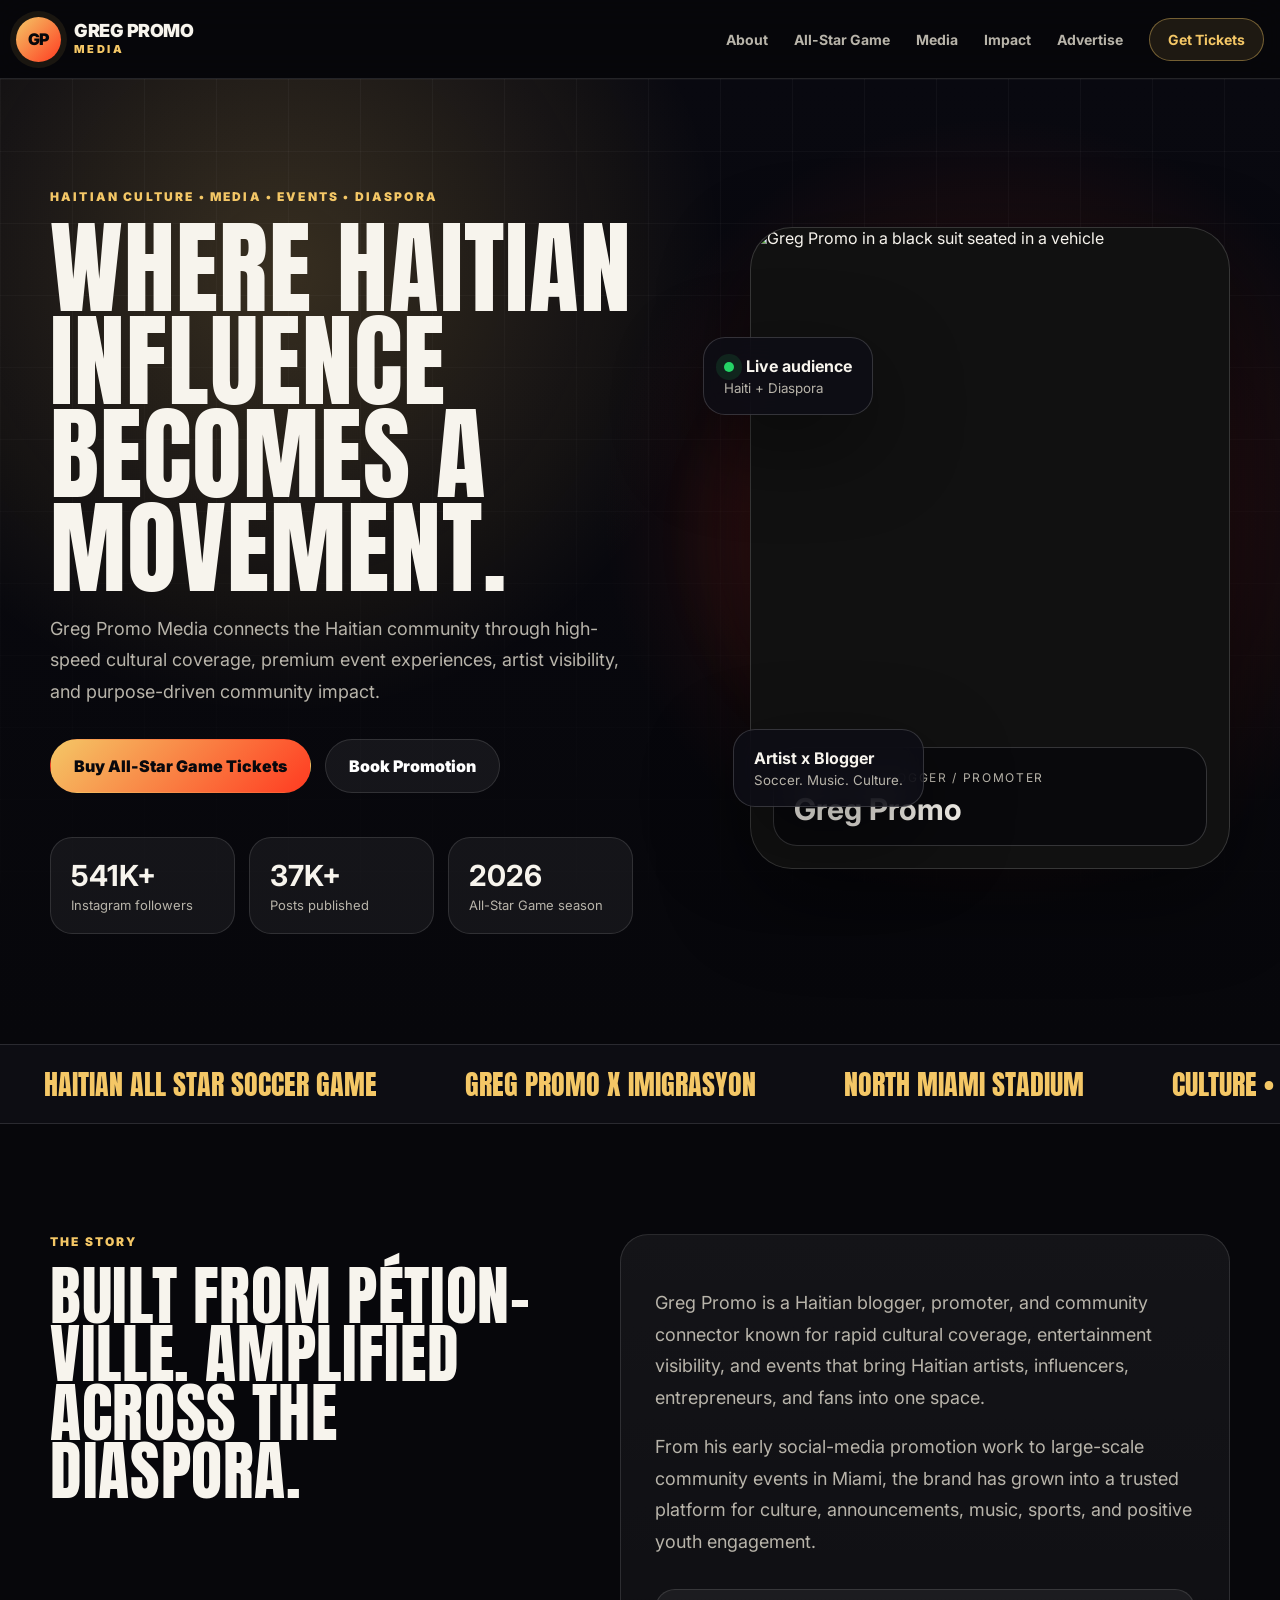
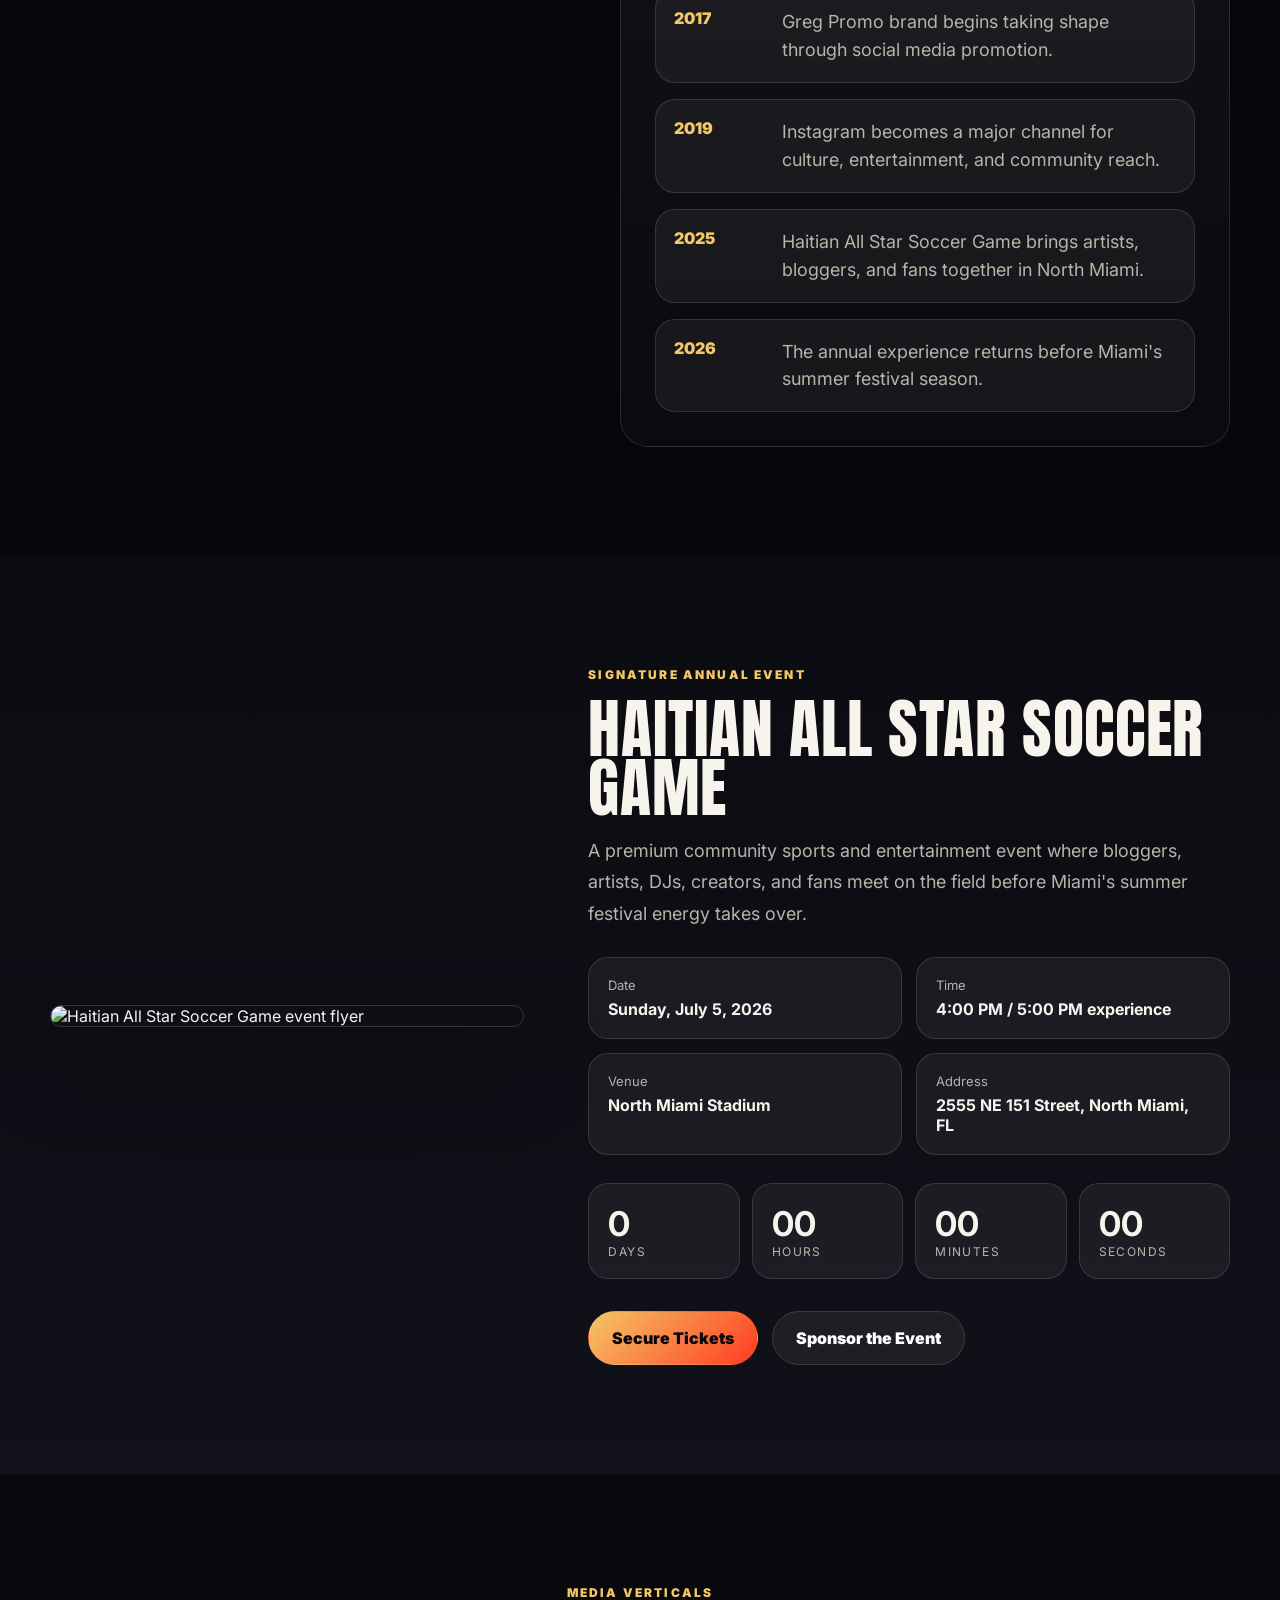
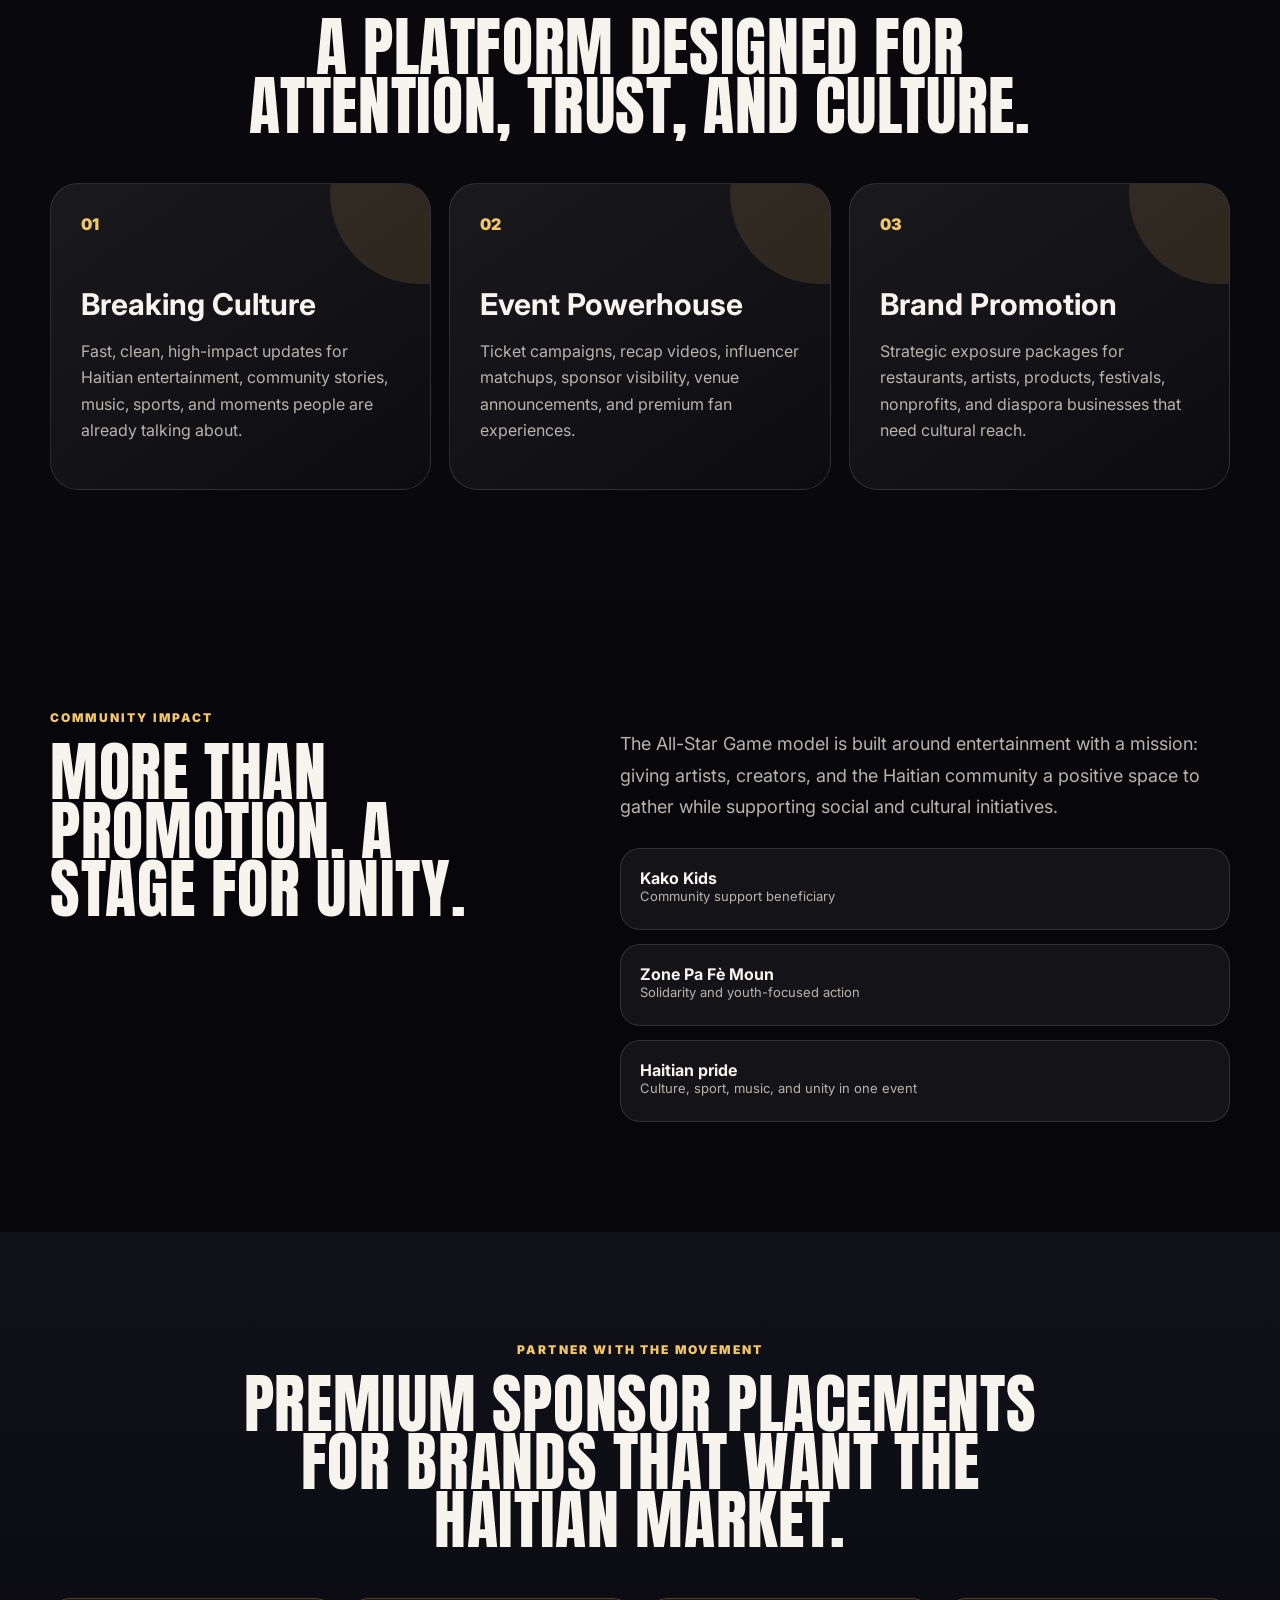
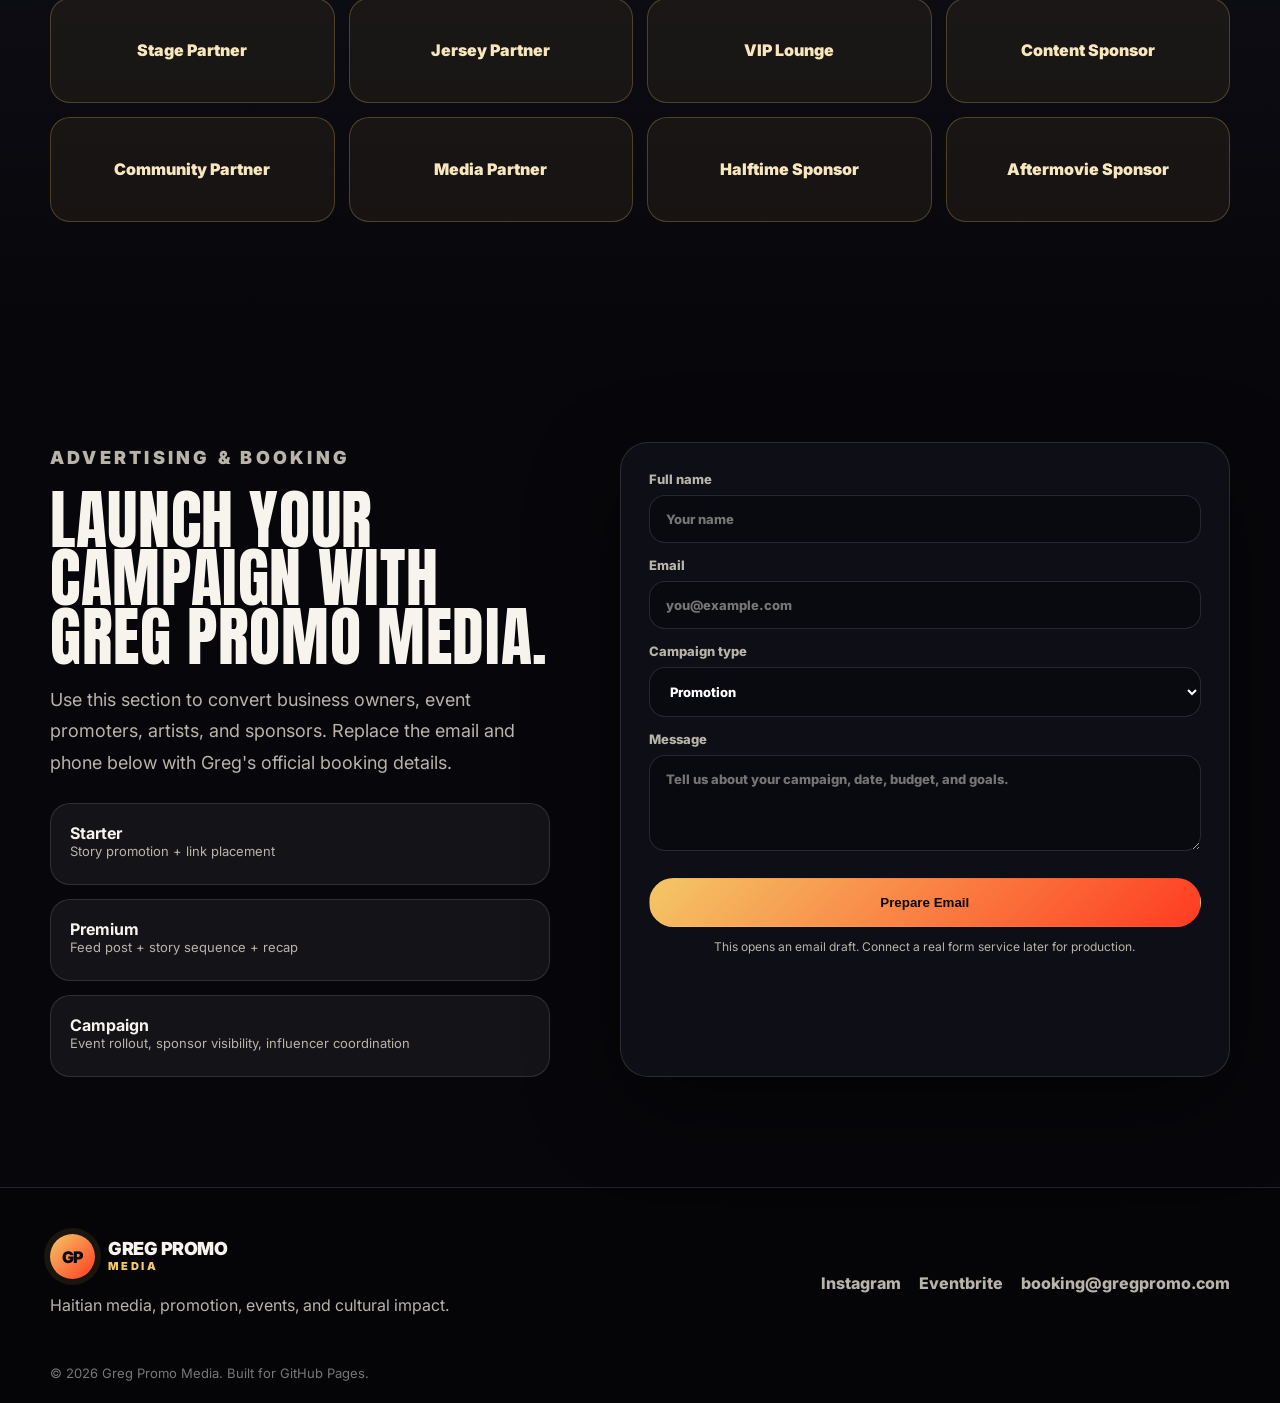
==== index.html @ 5e4deaf0 "Add files via upload" ====
<!doctype html>
<html lang="en">
<head>
  <meta charset="utf-8" />
  <meta name="viewport" content="width=device-width, initial-scale=1" />
  <title>Greg Promo Media | Haitian All Star Soccer Game</title>
  <meta name="description" content="Greg Promo Media is a Haitian media, events, and community platform connecting culture, artists, influencers, brands, and the diaspora." />
  <meta name="theme-color" content="#0b0b10" />
  <meta property="og:title" content="Greg Promo Media" />
  <meta property="og:description" content="Premium media and event platform for Greg Promo, Haitian All Star Soccer Game, culture, promotion, and community impact." />
  <meta property="og:image" content="assets/haitian-all-star-2026.jpeg" />
  <link rel="preconnect" href="https://fonts.googleapis.com">
  <link rel="preconnect" href="https://fonts.gstatic.com" crossorigin>
  <link href="https://fonts.googleapis.com/css2?family=Anton&family=Inter:wght@400;500;600;700;800;900&display=swap" rel="stylesheet">
  <link rel="stylesheet" href="styles.css" />
</head>
<body>
  <div class="cursor-glow" aria-hidden="true"></div>
  <header class="site-header" id="top">
    <nav class="nav" aria-label="Main navigation">
      <a class="brand" href="#top" aria-label="Greg Promo Media homepage">
        <span class="brand-mark">GP</span>
        <span class="brand-text">Greg Promo<span>Media</span></span>
      </a>
      <button class="nav-toggle" aria-expanded="false" aria-controls="nav-menu">Menu</button>
      <div class="nav-menu" id="nav-menu">
        <a href="#about">About</a>
        <a href="#allstar">All-Star Game</a>
        <a href="#media">Media</a>
        <a href="#impact">Impact</a>
        <a href="#advertise">Advertise</a>
        <a class="nav-cta" href="https://www.eventbrite.com/e/all-star-game-2026-tickets-1988715682140?utm_source=ig&utm_medium=social&utm_content=link_in_bio" target="_blank" rel="noopener">Get Tickets</a>
      </div>
    </nav>
  </header>

  <main>
    <section class="hero section-pad">
      <div class="hero-bg" aria-hidden="true"></div>
      <div class="container hero-grid">
        <div class="hero-copy reveal">
          <p class="eyebrow">Haitian culture • media • events • diaspora</p>
          <h1>Where Haitian influence becomes a movement.</h1>
          <p class="hero-lede">Greg Promo Media connects the Haitian community through high-speed cultural coverage, premium event experiences, artist visibility, and purpose-driven community impact.</p>
          <div class="hero-actions">
            <a class="btn btn-primary" href="https://www.eventbrite.com/e/all-star-game-2026-tickets-1988715682140?utm_source=ig&utm_medium=social&utm_content=link_in_bio" target="_blank" rel="noopener">Buy All-Star Game Tickets</a>
            <a class="btn btn-secondary" href="#advertise">Book Promotion</a>
          </div>
          <div class="metric-row" aria-label="Brand metrics">
            <div><strong>541K+</strong><span>Instagram followers</span></div>
            <div><strong>37K+</strong><span>Posts published</span></div>
            <div><strong>2026</strong><span>All-Star Game season</span></div>
          </div>
        </div>
        <div class="hero-visual reveal delay-1">
          <div class="portrait-card">
            <img src="assets/greg-profile.jpeg" alt="Greg Promo in a black suit seated in a vehicle" />
            <div class="portrait-caption">
              <span>Founder / Blogger / Promoter</span>
              <strong>Greg Promo</strong>
            </div>
          </div>
          <div class="floating-card card-top">
            <span class="dot"></span>
            <strong>Live audience</strong>
            <small>Haiti + Diaspora</small>
          </div>
          <div class="floating-card card-bottom">
            <strong>Artist x Blogger</strong>
            <small>Soccer. Music. Culture.</small>
          </div>
        </div>
      </div>
    </section>

    <section class="ticker" aria-label="Highlights">
      <div class="ticker-track">
        <span>Haitian All Star Soccer Game</span><span>Greg Promo x Imigrasyon</span><span>North Miami Stadium</span><span>Culture • Sport • Unity</span><span>Artists vs Bloggers</span><span>Live Performances</span>
      </div>
    </section>

    <section class="section-pad" id="about">
      <div class="container split-grid">
        <div class="section-heading reveal">
          <p class="eyebrow">The story</p>
          <h2>Built from Pétion-Ville. Amplified across the diaspora.</h2>
        </div>
        <div class="rich-text reveal delay-1">
          <p>Greg Promo is a Haitian blogger, promoter, and community connector known for rapid cultural coverage, entertainment visibility, and events that bring Haitian artists, influencers, entrepreneurs, and fans into one space.</p>
          <p>From his early social-media promotion work to large-scale community events in Miami, the brand has grown into a trusted platform for culture, announcements, music, sports, and positive youth engagement.</p>
          <div class="timeline">
            <div><span>2017</span><p>Greg Promo brand begins taking shape through social media promotion.</p></div>
            <div><span>2019</span><p>Instagram becomes a major channel for culture, entertainment, and community reach.</p></div>
            <div><span>2025</span><p>Haitian All Star Soccer Game brings artists, bloggers, and fans together in North Miami.</p></div>
            <div><span>2026</span><p>The annual experience returns before Miami's summer festival season.</p></div>
          </div>
        </div>
      </div>
    </section>

    <section class="event-section section-pad" id="allstar">
      <div class="container event-grid">
        <div class="poster-wrap reveal">
          <img src="assets/haitian-all-star-2026.jpeg" alt="Haitian All Star Soccer Game event flyer" />
        </div>
        <div class="event-copy reveal delay-1">
          <p class="eyebrow">Signature annual event</p>
          <h2>Haitian All Star Soccer Game</h2>
          <p class="event-lede">A premium community sports and entertainment event where bloggers, artists, DJs, creators, and fans meet on the field before Miami's summer festival energy takes over.</p>
          <div class="event-meta">
            <div><span>Date</span><strong>Sunday, July 5, 2026</strong></div>
            <div><span>Time</span><strong>4:00 PM / 5:00 PM experience</strong></div>
            <div><span>Venue</span><strong>North Miami Stadium</strong></div>
            <div><span>Address</span><strong>2555 NE 151 Street, North Miami, FL</strong></div>
          </div>
          <div class="countdown" data-countdown="2026-07-05T16:00:00-04:00" aria-label="Countdown to event">
            <div><strong data-days>--</strong><span>Days</span></div>
            <div><strong data-hours>--</strong><span>Hours</span></div>
            <div><strong data-minutes>--</strong><span>Minutes</span></div>
            <div><strong data-seconds>--</strong><span>Seconds</span></div>
          </div>
          <div class="hero-actions">
            <a class="btn btn-primary" href="https://www.eventbrite.com/e/all-star-game-2026-tickets-1988715682140?utm_source=ig&utm_medium=social&utm_content=link_in_bio" target="_blank" rel="noopener">Secure Tickets</a>
            <a class="btn btn-secondary" href="#sponsors">Sponsor the Event</a>
          </div>
        </div>
      </div>
    </section>

    <section class="section-pad dark-panel" id="media">
      <div class="container">
        <div class="section-heading centered reveal">
          <p class="eyebrow">Media verticals</p>
          <h2>A platform designed for attention, trust, and culture.</h2>
        </div>
        <div class="cards-grid">
          <article class="feature-card reveal"><span>01</span><h3>Breaking Culture</h3><p>Fast, clean, high-impact updates for Haitian entertainment, community stories, music, sports, and moments people are already talking about.</p></article>
          <article class="feature-card reveal delay-1"><span>02</span><h3>Event Powerhouse</h3><p>Ticket campaigns, recap videos, influencer matchups, sponsor visibility, venue announcements, and premium fan experiences.</p></article>
          <article class="feature-card reveal delay-2"><span>03</span><h3>Brand Promotion</h3><p>Strategic exposure packages for restaurants, artists, products, festivals, nonprofits, and diaspora businesses that need cultural reach.</p></article>
        </div>
      </div>
    </section>

    <section class="section-pad" id="impact">
      <div class="container impact-grid">
        <div class="section-heading reveal">
          <p class="eyebrow">Community impact</p>
          <h2>More than promotion. A stage for unity.</h2>
        </div>
        <div class="impact-copy reveal delay-1">
          <p>The All-Star Game model is built around entertainment with a mission: giving artists, creators, and the Haitian community a positive space to gather while supporting social and cultural initiatives.</p>
          <div class="impact-list">
            <div><strong>Kako Kids</strong><span>Community support beneficiary</span></div>
            <div><strong>Zone Pa Fè Moun</strong><span>Solidarity and youth-focused action</span></div>
            <div><strong>Haitian pride</strong><span>Culture, sport, music, and unity in one event</span></div>
          </div>
        </div>
      </div>
    </section>

    <section class="section-pad sponsor-section" id="sponsors">
      <div class="container">
        <div class="section-heading centered reveal">
          <p class="eyebrow">Partner with the movement</p>
          <h2>Premium sponsor placements for brands that want the Haitian market.</h2>
        </div>
        <div class="sponsor-grid reveal delay-1">
          <span>Stage Partner</span><span>Jersey Partner</span><span>VIP Lounge</span><span>Content Sponsor</span><span>Community Partner</span><span>Media Partner</span><span>Halftime Sponsor</span><span>Aftermovie Sponsor</span>
        </div>
      </div>
    </section>

    <section class="section-pad" id="advertise">
      <div class="container booking-grid">
        <div class="booking-copy reveal">
          <p class="eyebrow">Advertising & booking</p>
          <h2>Launch your campaign with Greg Promo Media.</h2>
          <p>Use this section to convert business owners, event promoters, artists, and sponsors. Replace the email and phone below with Greg's official booking details.</p>
          <div class="packages">
            <div><strong>Starter</strong><span>Story promotion + link placement</span></div>
            <div><strong>Premium</strong><span>Feed post + story sequence + recap</span></div>
            <div><strong>Campaign</strong><span>Event rollout, sponsor visibility, influencer coordination</span></div>
          </div>
        </div>
        <form class="contact-card reveal delay-1" id="booking-form">
          <label>Full name<input type="text" name="name" placeholder="Your name" required></label>
          <label>Email<input type="email" name="email" placeholder="you@example.com" required></label>
          <label>Campaign type<select name="type"><option>Promotion</option><option>Event sponsorship</option><option>Artist booking</option><option>Media inquiry</option></select></label>
          <label>Message<textarea name="message" rows="4" placeholder="Tell us about your campaign, date, budget, and goals." required></textarea></label>
          <button class="btn btn-primary" type="submit">Prepare Email</button>
          <p class="form-note">This opens an email draft. Connect a real form service later for production.</p>
        </form>
      </div>
    </section>
  </main>

  <footer class="footer">
    <div class="container footer-grid">
      <div>
        <a class="brand footer-brand" href="#top"><span class="brand-mark">GP</span><span class="brand-text">Greg Promo<span>Media</span></span></a>
        <p>Haitian media, promotion, events, and cultural impact.</p>
      </div>
      <div class="footer-links">
        <a href="https://www.instagram.com/gregpromo/" target="_blank" rel="noopener">Instagram</a>
        <a href="https://www.eventbrite.com/e/all-star-game-2026-tickets-1988715682140?utm_source=ig&utm_medium=social&utm_content=link_in_bio" target="_blank" rel="noopener">Eventbrite</a>
        <a href="mailto:booking@gregpromo.com">booking@gregpromo.com</a>
      </div>
    </div>
    <div class="container footer-bottom">© <span id="year"></span> Greg Promo Media. Built for GitHub Pages.</div>
  </footer>

  <script src="script.js"></script>
</body>
</html>
---- styles.css ----
:root{
  --bg:#07070b;--panel:#0e0e16;--panel2:#151520;--text:#f7f4ed;--muted:#b8b4aa;--gold:#f4c766;--red:#ff3b21;--line:rgba(255,255,255,.12);--white:#fff;--shadow:0 30px 90px rgba(0,0,0,.45);--radius:28px;--max:1180px
}
*{box-sizing:border-box}html{scroll-behavior:smooth}body{margin:0;font-family:Inter,system-ui,-apple-system,Segoe UI,sans-serif;background:var(--bg);color:var(--text);overflow-x:hidden}a{color:inherit;text-decoration:none}img{max-width:100%;display:block}.container{width:min(var(--max),calc(100% - 36px));margin-inline:auto}.section-pad{padding:110px 0}.cursor-glow{position:fixed;inset:auto auto 10% 50%;width:540px;height:540px;background:radial-gradient(circle,rgba(255,59,33,.20),transparent 64%);filter:blur(10px);pointer-events:none;z-index:-1}.site-header{position:sticky;top:0;z-index:50;background:rgba(7,7,11,.72);backdrop-filter:blur(18px);border-bottom:1px solid var(--line)}.nav{height:78px;width:min(1280px,calc(100% - 32px));margin:auto;display:flex;align-items:center;justify-content:space-between}.brand{display:flex;align-items:center;gap:13px;font-weight:900;letter-spacing:-.03em}.brand-mark{display:grid;place-items:center;width:45px;height:45px;border-radius:50%;background:linear-gradient(135deg,var(--gold),var(--red));color:#07070b;box-shadow:0 0 0 6px rgba(244,199,102,.08)}.brand-text{line-height:.9;font-size:18px;text-transform:uppercase}.brand-text span{display:block;color:var(--gold);font-size:11px;letter-spacing:.22em;margin-top:5px}.nav-menu{display:flex;align-items:center;gap:26px;color:var(--muted);font-weight:700;font-size:14px}.nav-menu a:hover{color:var(--white)}.nav-cta{padding:12px 18px;border:1px solid rgba(244,199,102,.4);border-radius:999px;background:rgba(244,199,102,.1);color:var(--gold)!important}.nav-toggle{display:none;background:transparent;color:var(--white);border:1px solid var(--line);border-radius:999px;padding:10px 14px}.hero{position:relative;min-height:calc(100vh - 78px);display:grid;align-items:center;overflow:hidden}.hero-bg{position:absolute;inset:0;background:radial-gradient(circle at 22% 20%,rgba(244,199,102,.20),transparent 35%),radial-gradient(circle at 78% 45%,rgba(255,59,33,.22),transparent 35%),linear-gradient(180deg,#090910 0%,#07070b 100%);z-index:-2}.hero-bg:after{content:"";position:absolute;inset:0;background-image:linear-gradient(rgba(255,255,255,.035) 1px,transparent 1px),linear-gradient(90deg,rgba(255,255,255,.035) 1px,transparent 1px);background-size:72px 72px;mask-image:linear-gradient(to bottom,#000,transparent)}.hero-grid{display:grid;grid-template-columns:1.05fr .95fr;gap:70px;align-items:center}.eyebrow{margin:0 0 18px;color:var(--gold);font-weight:900;text-transform:uppercase;letter-spacing:.18em;font-size:12px}.hero h1,.section-heading h2,.event-copy h2,.booking-copy h2{font-family:Anton,Impact,sans-serif;font-weight:400;letter-spacing:.01em;line-height:.91;text-transform:uppercase;margin:0}.hero h1{font-size:clamp(62px,8vw,128px);max-width:780px}.hero-lede,.event-lede,.rich-text p,.impact-copy p,.booking-copy p{color:var(--muted);font-size:18px;line-height:1.75;max-width:690px}.hero-actions{display:flex;flex-wrap:wrap;gap:14px;margin-top:32px}.btn{display:inline-flex;align-items:center;justify-content:center;border-radius:999px;padding:16px 23px;font-weight:900;border:1px solid transparent;transition:.25s transform,.25s background}.btn:hover{transform:translateY(-2px)}.btn-primary{background:linear-gradient(135deg,var(--gold),var(--red));color:#08080d}.btn-secondary{border-color:var(--line);background:rgba(255,255,255,.06);color:var(--white)}.metric-row{display:grid;grid-template-columns:repeat(3,1fr);gap:14px;margin-top:44px;max-width:680px}.metric-row div{padding:20px;border:1px solid var(--line);border-radius:22px;background:rgba(255,255,255,.055)}.metric-row strong{font-size:29px;display:block}.metric-row span{display:block;color:var(--muted);font-size:13px;margin-top:4px}.hero-visual{position:relative;min-height:670px}.portrait-card{position:absolute;right:0;top:0;width:min(480px,100%);border-radius:42px;overflow:hidden;box-shadow:var(--shadow);border:1px solid rgba(255,255,255,.16);background:#111}.portrait-card img{height:640px;width:100%;object-fit:cover}.portrait-caption{position:absolute;left:22px;right:22px;bottom:22px;padding:18px 20px;border:1px solid rgba(255,255,255,.18);border-radius:24px;background:rgba(7,7,11,.66);backdrop-filter:blur(16px)}.portrait-caption span{color:var(--muted);font-size:12px;text-transform:uppercase;letter-spacing:.14em}.portrait-caption strong{display:block;font-size:30px;margin-top:5px}.floating-card{position:absolute;padding:18px 20px;border-radius:22px;background:rgba(14,14,22,.78);backdrop-filter:blur(16px);border:1px solid rgba(255,255,255,.16);box-shadow:var(--shadow)}.floating-card small{display:block;color:var(--muted);margin-top:4px}.card-top{left:0;top:110px}.card-bottom{left:30px;bottom:90px}.dot{display:inline-block;width:10px;height:10px;background:#25d366;border-radius:50%;margin-right:8px;box-shadow:0 0 0 8px rgba(37,211,102,.12)}.ticker{overflow:hidden;border-block:1px solid var(--line);background:#0d0d13}.ticker-track{display:flex;gap:44px;white-space:nowrap;animation:ticker 24s linear infinite;padding:18px 0;color:var(--gold);font-family:Anton;text-transform:uppercase;font-size:28px}.ticker-track span{padding-left:44px}@keyframes ticker{to{transform:translateX(-50%)}}.split-grid,.impact-grid,.booking-grid{display:grid;grid-template-columns:.9fr 1.1fr;gap:70px}.section-heading h2,.event-copy h2,.booking-copy h2{font-size:clamp(42px,5vw,76px)}.centered{text-align:center;max-width:850px;margin:0 auto 48px}.rich-text{padding:34px;border:1px solid var(--line);border-radius:var(--radius);background:linear-gradient(180deg,rgba(255,255,255,.055),rgba(255,255,255,.02))}.timeline{margin-top:32px;display:grid;gap:16px}.timeline div{display:grid;grid-template-columns:90px 1fr;gap:18px;align-items:start;padding:18px;border-radius:20px;background:rgba(255,255,255,.05);border:1px solid var(--line)}.timeline span{font-weight:900;color:var(--gold)}.timeline p{margin:0;color:var(--muted);line-height:1.55}.event-section{background:linear-gradient(180deg,#0b0b11,#11111a)}.event-grid{display:grid;grid-template-columns:.85fr 1.15fr;gap:64px;align-items:center}.poster-wrap{border-radius:34px;overflow:hidden;border:1px solid rgba(255,255,255,.16);box-shadow:var(--shadow);transform:rotate(-1deg)}.poster-wrap img{width:100%;height:auto}.event-meta{display:grid;grid-template-columns:repeat(2,1fr);gap:14px;margin:28px 0}.event-meta div,.countdown div,.impact-list div,.packages div{padding:19px;border:1px solid var(--line);border-radius:20px;background:rgba(255,255,255,.055)}.event-meta span,.impact-list span,.packages span{display:block;color:var(--muted);font-size:13px;margin-bottom:6px}.countdown{display:grid;grid-template-columns:repeat(4,1fr);gap:12px}.countdown strong{font-size:34px}.countdown span{display:block;color:var(--muted);font-size:12px;text-transform:uppercase;letter-spacing:.12em}.dark-panel{background:#08080d}.cards-grid{display:grid;grid-template-columns:repeat(3,1fr);gap:18px}.feature-card{min-height:300px;padding:30px;border:1px solid var(--line);border-radius:var(--radius);background:linear-gradient(145deg,rgba(255,255,255,.07),rgba(255,255,255,.02));position:relative;overflow:hidden}.feature-card:after{content:"";position:absolute;right:-80px;top:-80px;width:180px;height:180px;border-radius:50%;background:rgba(244,199,102,.12)}.feature-card span{color:var(--gold);font-weight:900}.feature-card h3{font-size:30px;margin:52px 0 14px}.feature-card p{color:var(--muted);line-height:1.65}.impact-list,.packages{display:grid;gap:14px;margin-top:25px}.sponsor-section{background:linear-gradient(180deg,#11111a,#07070b)}.sponsor-grid{display:grid;grid-template-columns:repeat(4,1fr);gap:14px}.sponsor-grid span{display:grid;place-items:center;min-height:105px;border:1px solid rgba(244,199,102,.25);border-radius:20px;background:rgba(244,199,102,.06);font-weight:900;text-align:center;color:#f8e7bd}.contact-card{padding:28px;border:1px solid var(--line);border-radius:var(--radius);background:var(--panel);box-shadow:var(--shadow)}label{display:block;color:var(--muted);font-weight:800;font-size:13px;margin-bottom:14px}input,select,textarea{width:100%;margin-top:8px;border:1px solid var(--line);border-radius:16px;background:#090910;color:var(--white);padding:15px 16px;font:inherit;outline:none}input:focus,select:focus,textarea:focus{border-color:var(--gold)}.contact-card .btn{width:100%;margin-top:10px}.form-note{color:var(--muted);font-size:12px;text-align:center}.footer{border-top:1px solid var(--line);padding:46px 0 22px;background:#050508}.footer-grid{display:flex;justify-content:space-between;gap:30px}.footer p{color:var(--muted)}.footer-links{display:flex;gap:18px;flex-wrap:wrap;align-items:center;color:var(--muted);font-weight:800}.footer-links a:hover{color:var(--gold)}.footer-bottom{margin-top:34px;color:#777;font-size:13px}.reveal{opacity:0;transform:translateY(24px);transition:opacity .7s ease,transform .7s ease}.reveal.visible{opacity:1;transform:none}.delay-1{transition-delay:.12s}.delay-2{transition-delay:.22s}@media(max-width:920px){.nav-toggle{display:block}.nav-menu{position:absolute;left:16px;right:16px;top:88px;display:none;flex-direction:column;align-items:stretch;padding:20px;border:1px solid var(--line);border-radius:24px;background:rgba(7,7,11,.96)}.nav-menu.open{display:flex}.hero-grid,.split-grid,.event-grid,.impact-grid,.booking-grid{grid-template-columns:1fr;gap:38px}.hero{min-height:auto}.hero-visual{min-height:560px}.portrait-card{left:0;margin:auto}.metric-row,.event-meta,.cards-grid,.sponsor-grid{grid-template-columns:1fr}.countdown{grid-template-columns:repeat(2,1fr)}.section-pad{padding:76px 0}.footer-grid{display:grid}.hero h1{font-size:60px}}@media(max-width:560px){.hero h1{font-size:48px}.section-heading h2,.event-copy h2,.booking-copy h2{font-size:42px}.hero-visual{min-height:auto}.portrait-card{position:relative}.portrait-card img{height:520px}.floating-card{display:none}.metric-row{grid-template-columns:1fr}.timeline div{grid-template-columns:1fr}.ticker-track{font-size:22px}.hero-actions .btn{width:100%}}
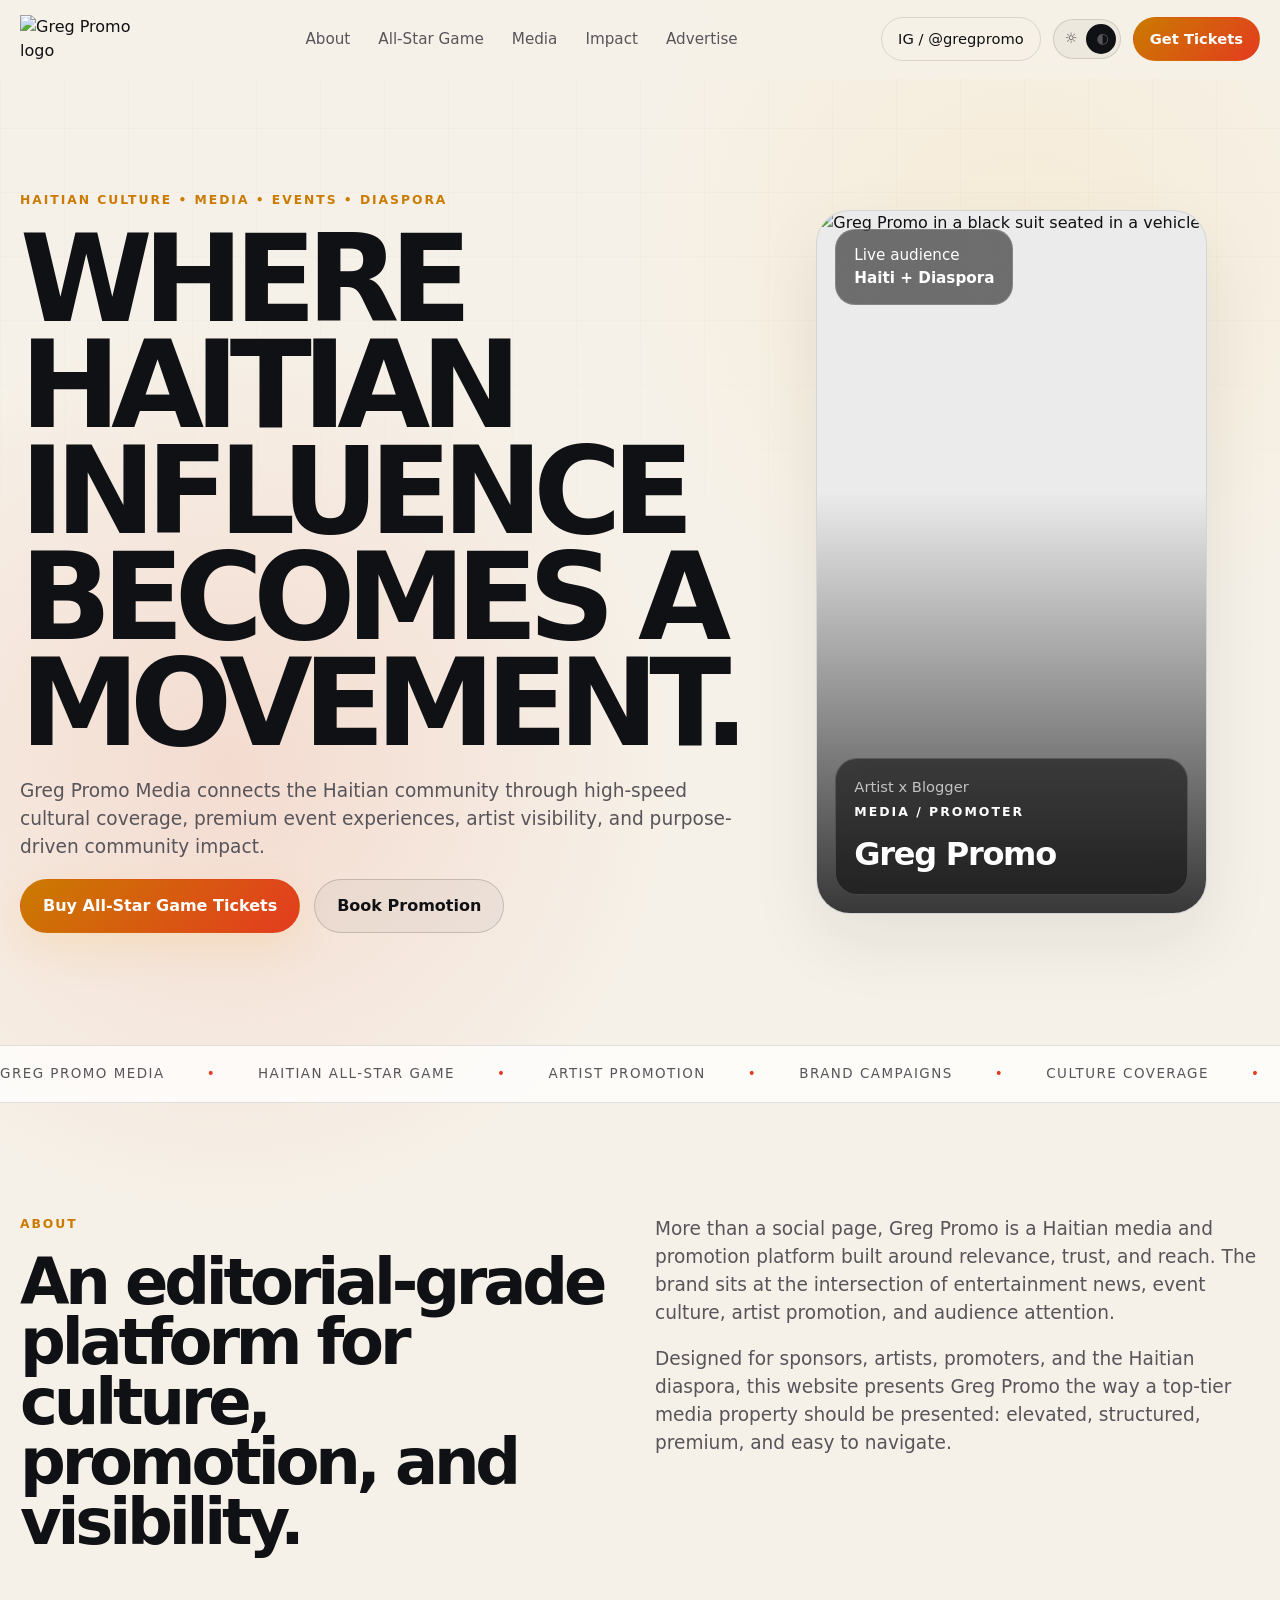
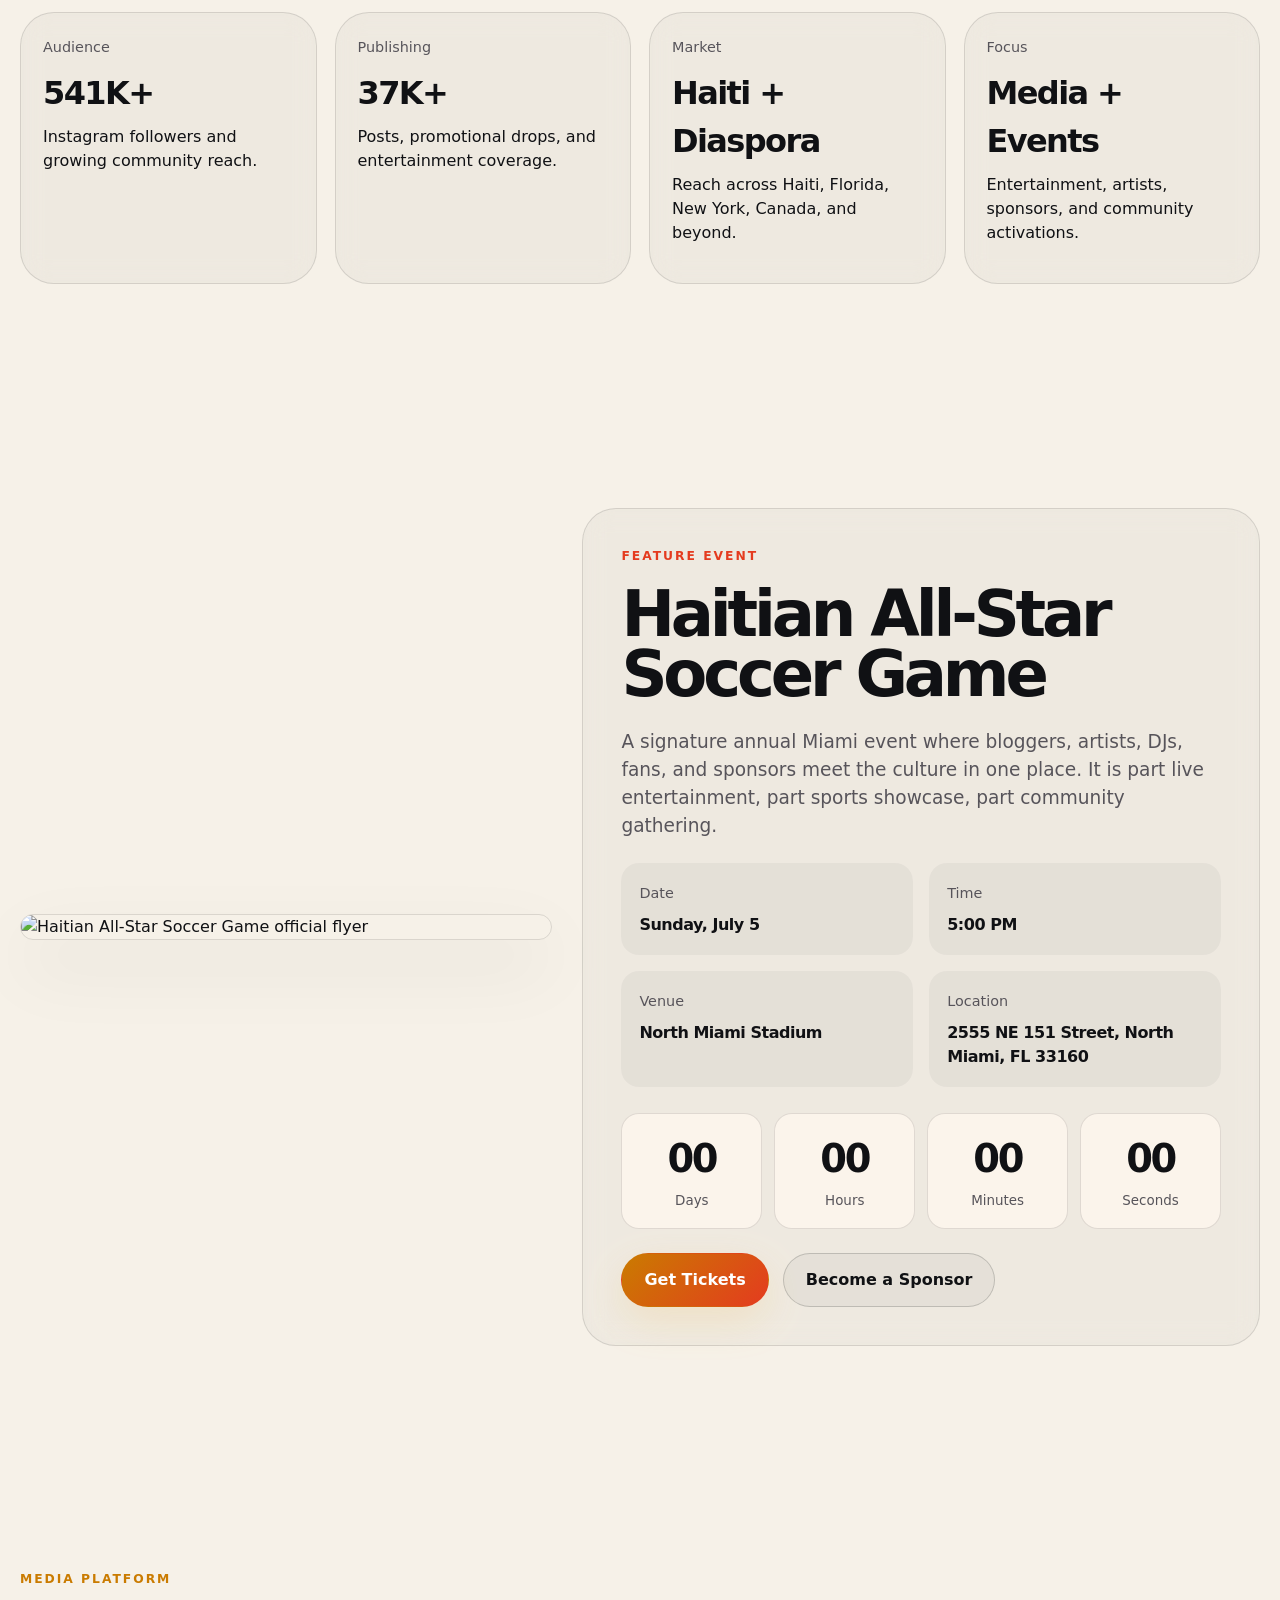
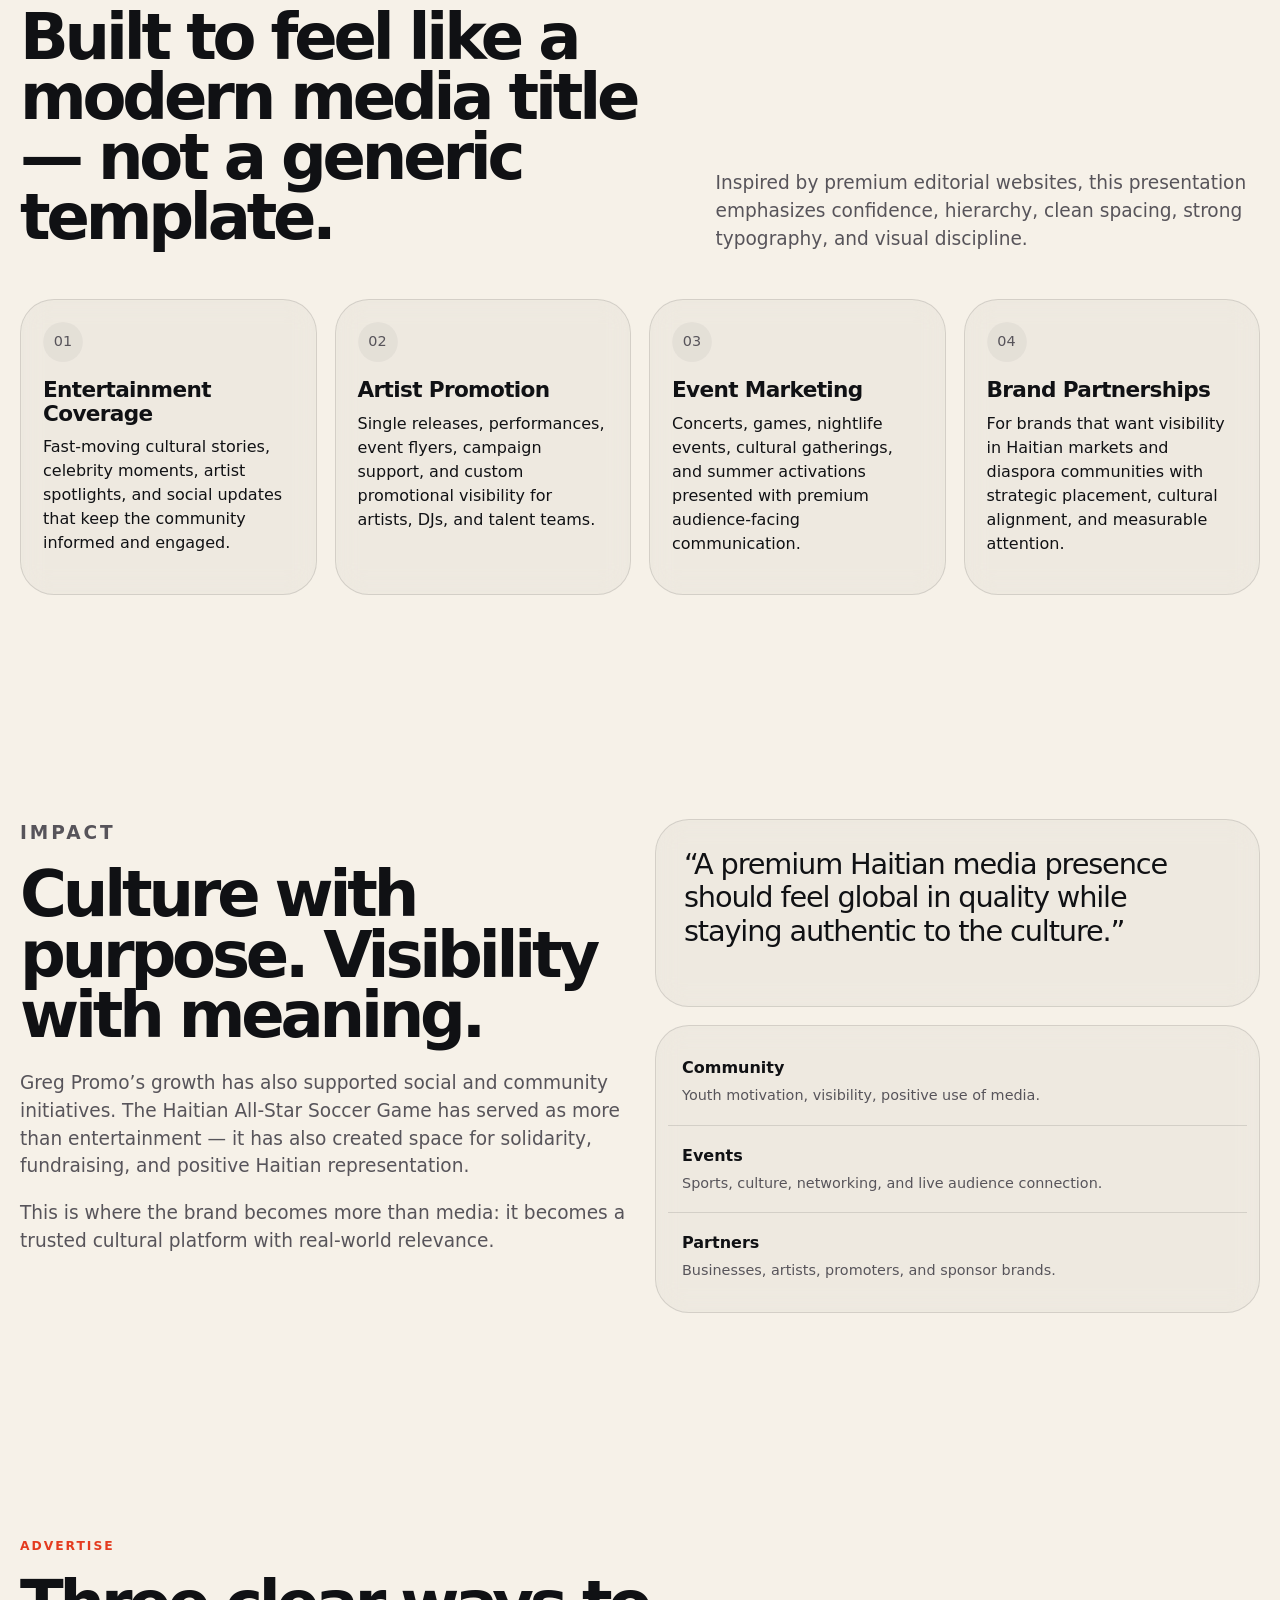
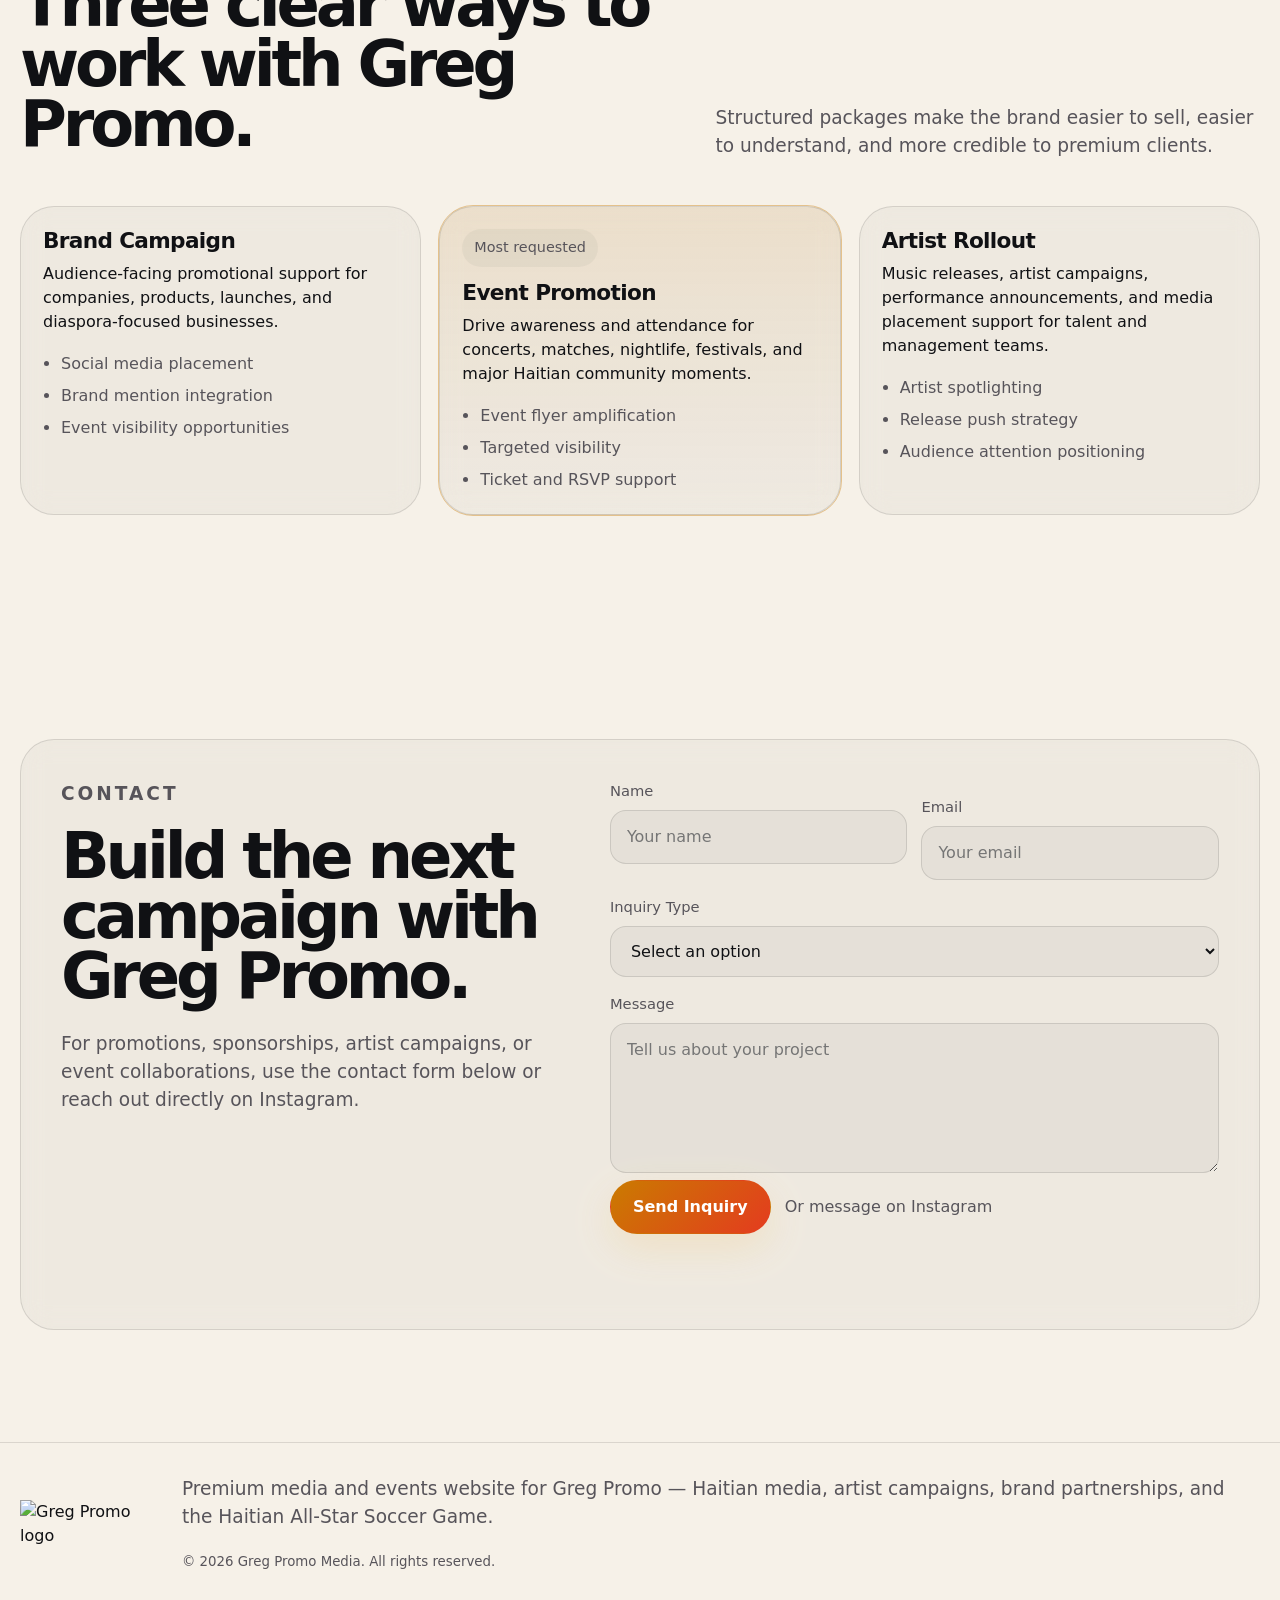
==== commit d3e56f51: "Add files via upload" ====
--- a/index.html
+++ b/index.html
@@ -1,73 +1,89 @@
 <!doctype html>
-<html lang="en">
+<html lang="en" data-theme="dark">
 <head>
   <meta charset="utf-8" />
   <meta name="viewport" content="width=device-width, initial-scale=1" />
-  <title>Greg Promo Media | Haitian All Star Soccer Game</title>
-  <meta name="description" content="Greg Promo Media is a Haitian media, events, and community platform connecting culture, artists, influencers, brands, and the diaspora." />
-  <meta name="theme-color" content="#0b0b10" />
+  <title>Greg Promo Media — Premium Haitian Media, Events & Culture</title>
+  <meta name="description" content="Official-style premium website for Greg Promo Media — Haitian media, event promotion, cultural coverage, artist campaigns, partnerships, and the Haitian All Star Soccer Game." />
+  <meta name="theme-color" content="#0a0a0c" />
   <meta property="og:title" content="Greg Promo Media" />
-  <meta property="og:description" content="Premium media and event platform for Greg Promo, Haitian All Star Soccer Game, culture, promotion, and community impact." />
-  <meta property="og:image" content="assets/haitian-all-star-2026.jpeg" />
-  <link rel="preconnect" href="https://fonts.googleapis.com">
-  <link rel="preconnect" href="https://fonts.gstatic.com" crossorigin>
-  <link href="https://fonts.googleapis.com/css2?family=Anton&family=Inter:wght@400;500;600;700;800;900&display=swap" rel="stylesheet">
+  <meta property="og:description" content="Premium Haitian media, events, artist campaigns, and the Haitian All Star Soccer Game." />
+  <meta property="og:type" content="website" />
+  <meta property="og:image" content="assets/social-preview.jpg" />
+  <link rel="icon" type="image/png" href="assets/favicon.png" />
+  <link rel="preload" href="assets/gregpromo-logo-light.png" as="image" />
+  <link rel="preload" href="assets/greg-profile.jpg" as="image" />
+  <link rel="preload" href="assets/haitian-all-star-game.jpg" as="image" />
   <link rel="stylesheet" href="styles.css" />
 </head>
 <body>
-  <div class="cursor-glow" aria-hidden="true"></div>
-  <header class="site-header" id="top">
-    <nav class="nav" aria-label="Main navigation">
-      <a class="brand" href="#top" aria-label="Greg Promo Media homepage">
-        <span class="brand-mark">GP</span>
-        <span class="brand-text">Greg Promo<span>Media</span></span>
+  <a class="skip-link" href="#main">Skip to content</a>
+
+  <div class="site-noise" aria-hidden="true"></div>
+
+  <header class="site-header" data-header>
+    <div class="shell nav-wrap">
+      <a class="brand" href="#top" aria-label="Greg Promo Media home">
+        <img class="logo-light" src="assets/gregpromo-logo-light.png" alt="Greg Promo logo" />
+        <img class="logo-dark" src="assets/gregpromo-logo-dark.png" alt="Greg Promo logo" />
       </a>
-      <button class="nav-toggle" aria-expanded="false" aria-controls="nav-menu">Menu</button>
-      <div class="nav-menu" id="nav-menu">
+
+      <nav class="desktop-nav" aria-label="Primary navigation">
         <a href="#about">About</a>
-        <a href="#allstar">All-Star Game</a>
+        <a href="#event">All-Star Game</a>
         <a href="#media">Media</a>
         <a href="#impact">Impact</a>
         <a href="#advertise">Advertise</a>
-        <a class="nav-cta" href="https://www.eventbrite.com/e/all-star-game-2026-tickets-1988715682140?utm_source=ig&utm_medium=social&utm_content=link_in_bio" target="_blank" rel="noopener">Get Tickets</a>
-      </div>
-    </nav>
+      </nav>
+
+      <div class="nav-actions">
+        <a class="instagram-link" href="https://www.instagram.com/gregpromo?utm_source=ig_web_button_share_sheet&igsh=ZDNlZDc0MzIxNw==" target="_blank" rel="noopener">IG / @gregpromo</a>
+        <button class="theme-toggle" type="button" aria-label="Toggle light and dark mode" data-theme-toggle>
+          <span class="theme-toggle-track">
+            <span class="theme-icon sun">☼</span>
+            <span class="theme-icon moon">◐</span>
+            <span class="theme-thumb"></span>
+          </span>
+        </button>
+        <a class="nav-ticket" href="https://www.eventbrite.com/e/all-star-game-2026-tickets-1988715682140?utm_source=ig&utm_medium=social&utm_content=link_in_bio&fbclid=PAZXh0bgNhZW0CMTEAc3J0YwZhcHBfaWQPOTM2NjE5NzQzMzkyNDU5AAGnt2tHEBf5ckzYfiRpwydYcKHP_brpit4eOSCd5QLptEYIg39ipW5tzFPxA2k_aem_MX58IcSE4hHM4vlKA_yq6w" target="_blank" rel="noopener">Get Tickets</a>
+        <button class="menu-toggle" type="button" aria-expanded="false" aria-label="Open menu" data-menu-toggle>
+          <span></span><span></span>
+        </button>
+      </div>
+    </div>
+
+    <div class="mobile-menu" data-menu>
+      <a href="#about">About</a>
+      <a href="#event">All-Star Game</a>
+      <a href="#media">Media</a>
+      <a href="#impact">Impact</a>
+      <a href="#advertise">Advertise</a>
+      <a href="https://www.instagram.com/gregpromo?utm_source=ig_web_button_share_sheet&igsh=ZDNlZDc0MzIxNw==" target="_blank" rel="noopener">Instagram</a>
+    </div>
   </header>
 
-  <main>
-    <section class="hero section-pad">
-      <div class="hero-bg" aria-hidden="true"></div>
-      <div class="container hero-grid">
+  <main id="main">
+    <section id="top" class="hero section-pad">
+      <div class="shell hero-grid">
         <div class="hero-copy reveal">
-          <p class="eyebrow">Haitian culture • media • events • diaspora</p>
-          <h1>Where Haitian influence becomes a movement.</h1>
-          <p class="hero-lede">Greg Promo Media connects the Haitian community through high-speed cultural coverage, premium event experiences, artist visibility, and purpose-driven community impact.</p>
-          <div class="hero-actions">
-            <a class="btn btn-primary" href="https://www.eventbrite.com/e/all-star-game-2026-tickets-1988715682140?utm_source=ig&utm_medium=social&utm_content=link_in_bio" target="_blank" rel="noopener">Buy All-Star Game Tickets</a>
+          <p class="kicker">HAITIAN CULTURE • MEDIA • EVENTS • DIASPORA</p>
+          <h1>Where <br>Haitian <br>influence <br>becomes a <br>movement.</h1>
+          <p class="hero-lead">Greg Promo Media connects the Haitian community through high-speed cultural coverage, premium event experiences, artist visibility, and purpose-driven community impact.</p>
+          <div class="hero-cta">
+            <a class="btn btn-primary" href="https://www.eventbrite.com/e/all-star-game-2026-tickets-1988715682140?utm_source=ig&utm_medium=social&utm_content=link_in_bio&fbclid=PAZXh0bgNhZW0CMTEAc3J0YwZhcHBfaWQPOTM2NjE5NzQzMzkyNDU5AAGnt2tHEBf5ckzYfiRpwydYcKHP_brpit4eOSCd5QLptEYIg39ipW5tzFPxA2k_aem_MX58IcSE4hHM4vlKA_yq6w" target="_blank" rel="noopener">Buy All-Star Game Tickets</a>
             <a class="btn btn-secondary" href="#advertise">Book Promotion</a>
           </div>
-          <div class="metric-row" aria-label="Brand metrics">
-            <div><strong>541K+</strong><span>Instagram followers</span></div>
-            <div><strong>37K+</strong><span>Posts published</span></div>
-            <div><strong>2026</strong><span>All-Star Game season</span></div>
-          </div>
-        </div>
-        <div class="hero-visual reveal delay-1">
-          <div class="portrait-card">
-            <img src="assets/greg-profile.jpeg" alt="Greg Promo in a black suit seated in a vehicle" />
-            <div class="portrait-caption">
-              <span>Founder / Blogger / Promoter</span>
-              <strong>Greg Promo</strong>
+        </div>
+
+        <div class="hero-card reveal">
+          <div class="hero-card-frame">
+            <img src="assets/greg-profile.jpg" alt="Greg Promo in a black suit seated in a vehicle" />
+            <div class="hero-photo-label top-label">Live audience<br><strong>Haiti + Diaspora</strong></div>
+            <div class="hero-photo-label bottom-label">
+              <span>Artist x Blogger</span>
+              <strong>MEDIA / PROMOTER</strong>
+              <b>Greg Promo</b>
             </div>
-          </div>
-          <div class="floating-card card-top">
-            <span class="dot"></span>
-            <strong>Live audience</strong>
-            <small>Haiti + Diaspora</small>
-          </div>
-          <div class="floating-card card-bottom">
-            <strong>Artist x Blogger</strong>
-            <small>Soccer. Music. Culture.</small>
           </div>
         </div>
       </div>
@@ -75,138 +91,219 @@
 
     <section class="ticker" aria-label="Highlights">
       <div class="ticker-track">
-        <span>Haitian All Star Soccer Game</span><span>Greg Promo x Imigrasyon</span><span>North Miami Stadium</span><span>Culture • Sport • Unity</span><span>Artists vs Bloggers</span><span>Live Performances</span>
-      </div>
-    </section>
-
-    <section class="section-pad" id="about">
-      <div class="container split-grid">
-        <div class="section-heading reveal">
-          <p class="eyebrow">The story</p>
-          <h2>Built from Pétion-Ville. Amplified across the diaspora.</h2>
-        </div>
-        <div class="rich-text reveal delay-1">
-          <p>Greg Promo is a Haitian blogger, promoter, and community connector known for rapid cultural coverage, entertainment visibility, and events that bring Haitian artists, influencers, entrepreneurs, and fans into one space.</p>
-          <p>From his early social-media promotion work to large-scale community events in Miami, the brand has grown into a trusted platform for culture, announcements, music, sports, and positive youth engagement.</p>
-          <div class="timeline">
-            <div><span>2017</span><p>Greg Promo brand begins taking shape through social media promotion.</p></div>
-            <div><span>2019</span><p>Instagram becomes a major channel for culture, entertainment, and community reach.</p></div>
-            <div><span>2025</span><p>Haitian All Star Soccer Game brings artists, bloggers, and fans together in North Miami.</p></div>
-            <div><span>2026</span><p>The annual experience returns before Miami's summer festival season.</p></div>
-          </div>
-        </div>
-      </div>
-    </section>
-
-    <section class="event-section section-pad" id="allstar">
-      <div class="container event-grid">
-        <div class="poster-wrap reveal">
-          <img src="assets/haitian-all-star-2026.jpeg" alt="Haitian All Star Soccer Game event flyer" />
-        </div>
-        <div class="event-copy reveal delay-1">
-          <p class="eyebrow">Signature annual event</p>
-          <h2>Haitian All Star Soccer Game</h2>
-          <p class="event-lede">A premium community sports and entertainment event where bloggers, artists, DJs, creators, and fans meet on the field before Miami's summer festival energy takes over.</p>
-          <div class="event-meta">
-            <div><span>Date</span><strong>Sunday, July 5, 2026</strong></div>
-            <div><span>Time</span><strong>4:00 PM / 5:00 PM experience</strong></div>
+        <span>Greg Promo Media</span>
+        <span>Haitian All-Star Game</span>
+        <span>Artist Promotion</span>
+        <span>Brand Campaigns</span>
+        <span>Culture Coverage</span>
+        <span>Miami Events</span>
+        <span>Greg Promo Media</span>
+        <span>Haitian All-Star Game</span>
+      </div>
+    </section>
+
+    <section id="about" class="section-pad editorial-section">
+      <div class="shell editorial-grid">
+        <div class="section-intro reveal">
+          <p class="section-tag">ABOUT</p>
+          <h2>An editorial-grade platform for culture, promotion, and visibility.</h2>
+        </div>
+        <div class="section-copy reveal">
+          <p>More than a social page, Greg Promo is a Haitian media and promotion platform built around relevance, trust, and reach. The brand sits at the intersection of entertainment news, event culture, artist promotion, and audience attention.</p>
+          <p>Designed for sponsors, artists, promoters, and the Haitian diaspora, this website presents Greg Promo the way a top-tier media property should be presented: elevated, structured, premium, and easy to navigate.</p>
+        </div>
+      </div>
+
+      <div class="shell stats-grid">
+        <article class="stat-card reveal"><span>Audience</span><strong>541K+</strong><p>Instagram followers and growing community reach.</p></article>
+        <article class="stat-card reveal"><span>Publishing</span><strong>37K+</strong><p>Posts, promotional drops, and entertainment coverage.</p></article>
+        <article class="stat-card reveal"><span>Market</span><strong>Haiti + Diaspora</strong><p>Reach across Haiti, Florida, New York, Canada, and beyond.</p></article>
+        <article class="stat-card reveal"><span>Focus</span><strong>Media + Events</strong><p>Entertainment, artists, sponsors, and community activations.</p></article>
+      </div>
+    </section>
+
+    <section id="event" class="section-pad event-section">
+      <div class="shell event-grid">
+        <div class="event-poster reveal">
+          <img src="assets/haitian-all-star-game.jpg" alt="Haitian All-Star Soccer Game official flyer" />
+        </div>
+        <div class="event-panel reveal">
+          <p class="section-tag accent">FEATURE EVENT</p>
+          <h2>Haitian All-Star Soccer Game</h2>
+          <p class="event-lead">A signature annual Miami event where bloggers, artists, DJs, fans, and sponsors meet the culture in one place. It is part live entertainment, part sports showcase, part community gathering.</p>
+
+          <div class="detail-grid">
+            <div><span>Date</span><strong>Sunday, July 5</strong></div>
+            <div><span>Time</span><strong>5:00 PM</strong></div>
             <div><span>Venue</span><strong>North Miami Stadium</strong></div>
-            <div><span>Address</span><strong>2555 NE 151 Street, North Miami, FL</strong></div>
-          </div>
-          <div class="countdown" data-countdown="2026-07-05T16:00:00-04:00" aria-label="Countdown to event">
-            <div><strong data-days>--</strong><span>Days</span></div>
-            <div><strong data-hours>--</strong><span>Hours</span></div>
-            <div><strong data-minutes>--</strong><span>Minutes</span></div>
-            <div><strong data-seconds>--</strong><span>Seconds</span></div>
-          </div>
-          <div class="hero-actions">
-            <a class="btn btn-primary" href="https://www.eventbrite.com/e/all-star-game-2026-tickets-1988715682140?utm_source=ig&utm_medium=social&utm_content=link_in_bio" target="_blank" rel="noopener">Secure Tickets</a>
-            <a class="btn btn-secondary" href="#sponsors">Sponsor the Event</a>
-          </div>
-        </div>
-      </div>
-    </section>
-
-    <section class="section-pad dark-panel" id="media">
-      <div class="container">
-        <div class="section-heading centered reveal">
-          <p class="eyebrow">Media verticals</p>
-          <h2>A platform designed for attention, trust, and culture.</h2>
-        </div>
-        <div class="cards-grid">
-          <article class="feature-card reveal"><span>01</span><h3>Breaking Culture</h3><p>Fast, clean, high-impact updates for Haitian entertainment, community stories, music, sports, and moments people are already talking about.</p></article>
-          <article class="feature-card reveal delay-1"><span>02</span><h3>Event Powerhouse</h3><p>Ticket campaigns, recap videos, influencer matchups, sponsor visibility, venue announcements, and premium fan experiences.</p></article>
-          <article class="feature-card reveal delay-2"><span>03</span><h3>Brand Promotion</h3><p>Strategic exposure packages for restaurants, artists, products, festivals, nonprofits, and diaspora businesses that need cultural reach.</p></article>
-        </div>
-      </div>
-    </section>
-
-    <section class="section-pad" id="impact">
-      <div class="container impact-grid">
-        <div class="section-heading reveal">
-          <p class="eyebrow">Community impact</p>
-          <h2>More than promotion. A stage for unity.</h2>
-        </div>
-        <div class="impact-copy reveal delay-1">
-          <p>The All-Star Game model is built around entertainment with a mission: giving artists, creators, and the Haitian community a positive space to gather while supporting social and cultural initiatives.</p>
-          <div class="impact-list">
-            <div><strong>Kako Kids</strong><span>Community support beneficiary</span></div>
-            <div><strong>Zone Pa Fè Moun</strong><span>Solidarity and youth-focused action</span></div>
-            <div><strong>Haitian pride</strong><span>Culture, sport, music, and unity in one event</span></div>
-          </div>
-        </div>
-      </div>
-    </section>
-
-    <section class="section-pad sponsor-section" id="sponsors">
-      <div class="container">
-        <div class="section-heading centered reveal">
-          <p class="eyebrow">Partner with the movement</p>
-          <h2>Premium sponsor placements for brands that want the Haitian market.</h2>
-        </div>
-        <div class="sponsor-grid reveal delay-1">
-          <span>Stage Partner</span><span>Jersey Partner</span><span>VIP Lounge</span><span>Content Sponsor</span><span>Community Partner</span><span>Media Partner</span><span>Halftime Sponsor</span><span>Aftermovie Sponsor</span>
-        </div>
-      </div>
-    </section>
-
-    <section class="section-pad" id="advertise">
-      <div class="container booking-grid">
-        <div class="booking-copy reveal">
-          <p class="eyebrow">Advertising & booking</p>
-          <h2>Launch your campaign with Greg Promo Media.</h2>
-          <p>Use this section to convert business owners, event promoters, artists, and sponsors. Replace the email and phone below with Greg's official booking details.</p>
-          <div class="packages">
-            <div><strong>Starter</strong><span>Story promotion + link placement</span></div>
-            <div><strong>Premium</strong><span>Feed post + story sequence + recap</span></div>
-            <div><strong>Campaign</strong><span>Event rollout, sponsor visibility, influencer coordination</span></div>
-          </div>
-        </div>
-        <form class="contact-card reveal delay-1" id="booking-form">
-          <label>Full name<input type="text" name="name" placeholder="Your name" required></label>
-          <label>Email<input type="email" name="email" placeholder="you@example.com" required></label>
-          <label>Campaign type<select name="type"><option>Promotion</option><option>Event sponsorship</option><option>Artist booking</option><option>Media inquiry</option></select></label>
-          <label>Message<textarea name="message" rows="4" placeholder="Tell us about your campaign, date, budget, and goals." required></textarea></label>
-          <button class="btn btn-primary" type="submit">Prepare Email</button>
-          <p class="form-note">This opens an email draft. Connect a real form service later for production.</p>
+            <div><span>Location</span><strong>2555 NE 151 Street, North Miami, FL 33160</strong></div>
+          </div>
+
+          <div class="countdown" data-countdown="2026-07-05T17:00:00-04:00" aria-label="Countdown to Haitian All-Star Soccer Game">
+            <div><strong data-days>00</strong><span>Days</span></div>
+            <div><strong data-hours>00</strong><span>Hours</span></div>
+            <div><strong data-minutes>00</strong><span>Minutes</span></div>
+            <div><strong data-seconds>00</strong><span>Seconds</span></div>
+          </div>
+
+          <div class="action-row">
+            <a class="btn btn-primary" href="https://www.eventbrite.com/e/all-star-game-2026-tickets-1988715682140?utm_source=ig&utm_medium=social&utm_content=link_in_bio&fbclid=PAZXh0bgNhZW0CMTEAc3J0YwZhcHBfaWQPOTM2NjE5NzQzMzkyNDU5AAGnt2tHEBf5ckzYfiRpwydYcKHP_brpit4eOSCd5QLptEYIg39ipW5tzFPxA2k_aem_MX58IcSE4hHM4vlKA_yq6w" target="_blank" rel="noopener">Get Tickets</a>
+            <a class="btn btn-secondary" href="#advertise">Become a Sponsor</a>
+          </div>
+        </div>
+      </div>
+    </section>
+
+    <section id="media" class="section-pad media-section">
+      <div class="shell section-head-row reveal">
+        <div>
+          <p class="section-tag">MEDIA PLATFORM</p>
+          <h2>Built to feel like a modern media title — not a generic template.</h2>
+        </div>
+        <p class="section-side-copy">Inspired by premium editorial websites, this presentation emphasizes confidence, hierarchy, clean spacing, strong typography, and visual discipline.</p>
+      </div>
+
+      <div class="shell cards-grid">
+        <article class="feature-panel reveal">
+          <span class="feature-index">01</span>
+          <h3>Entertainment Coverage</h3>
+          <p>Fast-moving cultural stories, celebrity moments, artist spotlights, and social updates that keep the community informed and engaged.</p>
+        </article>
+        <article class="feature-panel reveal">
+          <span class="feature-index">02</span>
+          <h3>Artist Promotion</h3>
+          <p>Single releases, performances, event flyers, campaign support, and custom promotional visibility for artists, DJs, and talent teams.</p>
+        </article>
+        <article class="feature-panel reveal">
+          <span class="feature-index">03</span>
+          <h3>Event Marketing</h3>
+          <p>Concerts, games, nightlife events, cultural gatherings, and summer activations presented with premium audience-facing communication.</p>
+        </article>
+        <article class="feature-panel reveal">
+          <span class="feature-index">04</span>
+          <h3>Brand Partnerships</h3>
+          <p>For brands that want visibility in Haitian markets and diaspora communities with strategic placement, cultural alignment, and measurable attention.</p>
+        </article>
+      </div>
+    </section>
+
+    <section id="impact" class="section-pad impact-section">
+      <div class="shell impact-layout">
+        <div class="impact-copy reveal">
+          <p class="section-tag">IMPACT</p>
+          <h2>Culture with purpose. Visibility with meaning.</h2>
+          <p>Greg Promo’s growth has also supported social and community initiatives. The Haitian All-Star Soccer Game has served as more than entertainment — it has also created space for solidarity, fundraising, and positive Haitian representation.</p>
+          <p>This is where the brand becomes more than media: it becomes a trusted cultural platform with real-world relevance.</p>
+        </div>
+        <div class="impact-rail reveal">
+          <div class="quote-card">
+            <p>“A premium Haitian media presence should feel global in quality while staying authentic to the culture.”</p>
+          </div>
+          <div class="mini-list">
+            <div><strong>Community</strong><span>Youth motivation, visibility, positive use of media.</span></div>
+            <div><strong>Events</strong><span>Sports, culture, networking, and live audience connection.</span></div>
+            <div><strong>Partners</strong><span>Businesses, artists, promoters, and sponsor brands.</span></div>
+          </div>
+        </div>
+      </div>
+    </section>
+
+    <section id="advertise" class="section-pad advertise-section">
+      <div class="shell section-head-row reveal">
+        <div>
+          <p class="section-tag accent">ADVERTISE</p>
+          <h2>Three clear ways to work with Greg Promo.</h2>
+        </div>
+        <p class="section-side-copy">Structured packages make the brand easier to sell, easier to understand, and more credible to premium clients.</p>
+      </div>
+
+      <div class="shell package-grid">
+        <article class="package-card reveal">
+          <h3>Brand Campaign</h3>
+          <p>Audience-facing promotional support for companies, products, launches, and diaspora-focused businesses.</p>
+          <ul>
+            <li>Social media placement</li>
+            <li>Brand mention integration</li>
+            <li>Event visibility opportunities</li>
+          </ul>
+        </article>
+        <article class="package-card reveal featured-package">
+          <div class="package-badge">Most requested</div>
+          <h3>Event Promotion</h3>
+          <p>Drive awareness and attendance for concerts, matches, nightlife, festivals, and major Haitian community moments.</p>
+          <ul>
+            <li>Event flyer amplification</li>
+            <li>Targeted visibility</li>
+            <li>Ticket and RSVP support</li>
+          </ul>
+        </article>
+        <article class="package-card reveal">
+          <h3>Artist Rollout</h3>
+          <p>Music releases, artist campaigns, performance announcements, and media placement support for talent and management teams.</p>
+          <ul>
+            <li>Artist spotlighting</li>
+            <li>Release push strategy</li>
+            <li>Audience attention positioning</li>
+          </ul>
+        </article>
+      </div>
+    </section>
+
+    <section class="section-pad contact-section">
+      <div class="shell contact-card reveal">
+        <div>
+          <p class="section-tag">CONTACT</p>
+          <h2>Build the next campaign with Greg Promo.</h2>
+          <p>For promotions, sponsorships, artist campaigns, or event collaborations, use the contact form below or reach out directly on Instagram.</p>
+        </div>
+
+        <form class="contact-form" data-contact-form>
+          <div class="field-row">
+            <label>
+              <span>Name</span>
+              <input type="text" name="name" placeholder="Your name" required />
+            </label>
+            <label>
+              <span>Email</span>
+              <input type="email" name="email" placeholder="Your email" required />
+            </label>
+          </div>
+          <label>
+            <span>Inquiry Type</span>
+            <select name="type" required>
+              <option value="">Select an option</option>
+              <option>Brand Campaign</option>
+              <option>Event Promotion</option>
+              <option>Artist Rollout</option>
+              <option>Sponsorship</option>
+              <option>General Inquiry</option>
+            </select>
+          </label>
+          <label>
+            <span>Message</span>
+            <textarea name="message" rows="5" placeholder="Tell us about your project" required></textarea>
+          </label>
+          <div class="form-actions">
+            <button class="btn btn-primary" type="submit">Send Inquiry</button>
+            <a class="text-link" href="https://www.instagram.com/gregpromo?utm_source=ig_web_button_share_sheet&igsh=ZDNlZDc0MzIxNw==" target="_blank" rel="noopener">Or message on Instagram</a>
+          </div>
+          <p class="form-note" data-form-note></p>
         </form>
       </div>
     </section>
   </main>
 
-  <footer class="footer">
-    <div class="container footer-grid">
+  <footer class="site-footer">
+    <div class="shell footer-grid">
       <div>
-        <a class="brand footer-brand" href="#top"><span class="brand-mark">GP</span><span class="brand-text">Greg Promo<span>Media</span></span></a>
-        <p>Haitian media, promotion, events, and cultural impact.</p>
-      </div>
-      <div class="footer-links">
-        <a href="https://www.instagram.com/gregpromo/" target="_blank" rel="noopener">Instagram</a>
-        <a href="https://www.eventbrite.com/e/all-star-game-2026-tickets-1988715682140?utm_source=ig&utm_medium=social&utm_content=link_in_bio" target="_blank" rel="noopener">Eventbrite</a>
-        <a href="mailto:booking@gregpromo.com">booking@gregpromo.com</a>
+        <img class="footer-logo footer-logo-light" src="assets/gregpromo-logo-light.png" alt="Greg Promo logo" />
+        <img class="footer-logo footer-logo-dark" src="assets/gregpromo-logo-dark.png" alt="Greg Promo logo" />
+      </div>
+      <div class="footer-copy">
+        <p>Premium media and events website for Greg Promo — Haitian media, artist campaigns, brand partnerships, and the Haitian All-Star Soccer Game.</p>
+        <small>© <span data-year></span> Greg Promo Media. All rights reserved.</small>
       </div>
     </div>
-    <div class="container footer-bottom">© <span id="year"></span> Greg Promo Media. Built for GitHub Pages.</div>
   </footer>
 
   <script src="script.js"></script>
--- a/styles.css
+++ b/styles.css
@@ -1,4 +1,628 @@
-:root{
-  --bg:#07070b;--panel:#0e0e16;--panel2:#151520;--text:#f7f4ed;--muted:#b8b4aa;--gold:#f4c766;--red:#ff3b21;--line:rgba(255,255,255,.12);--white:#fff;--shadow:0 30px 90px rgba(0,0,0,.45);--radius:28px;--max:1180px
-}
-*{box-sizing:border-box}html{scroll-behavior:smooth}body{margin:0;font-family:Inter,system-ui,-apple-system,Segoe UI,sans-serif;background:var(--bg);color:var(--text);overflow-x:hidden}a{color:inherit;text-decoration:none}img{max-width:100%;display:block}.container{width:min(var(--max),calc(100% - 36px));margin-inline:auto}.section-pad{padding:110px 0}.cursor-glow{position:fixed;inset:auto auto 10% 50%;width:540px;height:540px;background:radial-gradient(circle,rgba(255,59,33,.20),transparent 64%);filter:blur(10px);pointer-events:none;z-index:-1}.site-header{position:sticky;top:0;z-index:50;background:rgba(7,7,11,.72);backdrop-filter:blur(18px);border-bottom:1px solid var(--line)}.nav{height:78px;width:min(1280px,calc(100% - 32px));margin:auto;display:flex;align-items:center;justify-content:space-between}.brand{display:flex;align-items:center;gap:13px;font-weight:900;letter-spacing:-.03em}.brand-mark{display:grid;place-items:center;width:45px;height:45px;border-radius:50%;background:linear-gradient(135deg,var(--gold),var(--red));color:#07070b;box-shadow:0 0 0 6px rgba(244,199,102,.08)}.brand-text{line-height:.9;font-size:18px;text-transform:uppercase}.brand-text span{display:block;color:var(--gold);font-size:11px;letter-spacing:.22em;margin-top:5px}.nav-menu{display:flex;align-items:center;gap:26px;color:var(--muted);font-weight:700;font-size:14px}.nav-menu a:hover{color:var(--white)}.nav-cta{padding:12px 18px;border:1px solid rgba(244,199,102,.4);border-radius:999px;background:rgba(244,199,102,.1);color:var(--gold)!important}.nav-toggle{display:none;background:transparent;color:var(--white);border:1px solid var(--line);border-radius:999px;padding:10px 14px}.hero{position:relative;min-height:calc(100vh - 78px);display:grid;align-items:center;overflow:hidden}.hero-bg{position:absolute;inset:0;background:radial-gradient(circle at 22% 20%,rgba(244,199,102,.20),transparent 35%),radial-gradient(circle at 78% 45%,rgba(255,59,33,.22),transparent 35%),linear-gradient(180deg,#090910 0%,#07070b 100%);z-index:-2}.hero-bg:after{content:"";position:absolute;inset:0;background-image:linear-gradient(rgba(255,255,255,.035) 1px,transparent 1px),linear-gradient(90deg,rgba(255,255,255,.035) 1px,transparent 1px);background-size:72px 72px;mask-image:linear-gradient(to bottom,#000,transparent)}.hero-grid{display:grid;grid-template-columns:1.05fr .95fr;gap:70px;align-items:center}.eyebrow{margin:0 0 18px;color:var(--gold);font-weight:900;text-transform:uppercase;letter-spacing:.18em;font-size:12px}.hero h1,.section-heading h2,.event-copy h2,.booking-copy h2{font-family:Anton,Impact,sans-serif;font-weight:400;letter-spacing:.01em;line-height:.91;text-transform:uppercase;margin:0}.hero h1{font-size:clamp(62px,8vw,128px);max-width:780px}.hero-lede,.event-lede,.rich-text p,.impact-copy p,.booking-copy p{color:var(--muted);font-size:18px;line-height:1.75;max-width:690px}.hero-actions{display:flex;flex-wrap:wrap;gap:14px;margin-top:32px}.btn{display:inline-flex;align-items:center;justify-content:center;border-radius:999px;padding:16px 23px;font-weight:900;border:1px solid transparent;transition:.25s transform,.25s background}.btn:hover{transform:translateY(-2px)}.btn-primary{background:linear-gradient(135deg,var(--gold),var(--red));color:#08080d}.btn-secondary{border-color:var(--line);background:rgba(255,255,255,.06);color:var(--white)}.metric-row{display:grid;grid-template-columns:repeat(3,1fr);gap:14px;margin-top:44px;max-width:680px}.metric-row div{padding:20px;border:1px solid var(--line);border-radius:22px;background:rgba(255,255,255,.055)}.metric-row strong{font-size:29px;display:block}.metric-row span{display:block;color:var(--muted);font-size:13px;margin-top:4px}.hero-visual{position:relative;min-height:670px}.portrait-card{position:absolute;right:0;top:0;width:min(480px,100%);border-radius:42px;overflow:hidden;box-shadow:var(--shadow);border:1px solid rgba(255,255,255,.16);background:#111}.portrait-card img{height:640px;width:100%;object-fit:cover}.portrait-caption{position:absolute;left:22px;right:22px;bottom:22px;padding:18px 20px;border:1px solid rgba(255,255,255,.18);border-radius:24px;background:rgba(7,7,11,.66);backdrop-filter:blur(16px)}.portrait-caption span{color:var(--muted);font-size:12px;text-transform:uppercase;letter-spacing:.14em}.portrait-caption strong{display:block;font-size:30px;margin-top:5px}.floating-card{position:absolute;padding:18px 20px;border-radius:22px;background:rgba(14,14,22,.78);backdrop-filter:blur(16px);border:1px solid rgba(255,255,255,.16);box-shadow:var(--shadow)}.floating-card small{display:block;color:var(--muted);margin-top:4px}.card-top{left:0;top:110px}.card-bottom{left:30px;bottom:90px}.dot{display:inline-block;width:10px;height:10px;background:#25d366;border-radius:50%;margin-right:8px;box-shadow:0 0 0 8px rgba(37,211,102,.12)}.ticker{overflow:hidden;border-block:1px solid var(--line);background:#0d0d13}.ticker-track{display:flex;gap:44px;white-space:nowrap;animation:ticker 24s linear infinite;padding:18px 0;color:var(--gold);font-family:Anton;text-transform:uppercase;font-size:28px}.ticker-track span{padding-left:44px}@keyframes ticker{to{transform:translateX(-50%)}}.split-grid,.impact-grid,.booking-grid{display:grid;grid-template-columns:.9fr 1.1fr;gap:70px}.section-heading h2,.event-copy h2,.booking-copy h2{font-size:clamp(42px,5vw,76px)}.centered{text-align:center;max-width:850px;margin:0 auto 48px}.rich-text{padding:34px;border:1px solid var(--line);border-radius:var(--radius);background:linear-gradient(180deg,rgba(255,255,255,.055),rgba(255,255,255,.02))}.timeline{margin-top:32px;display:grid;gap:16px}.timeline div{display:grid;grid-template-columns:90px 1fr;gap:18px;align-items:start;padding:18px;border-radius:20px;background:rgba(255,255,255,.05);border:1px solid var(--line)}.timeline span{font-weight:900;color:var(--gold)}.timeline p{margin:0;color:var(--muted);line-height:1.55}.event-section{background:linear-gradient(180deg,#0b0b11,#11111a)}.event-grid{display:grid;grid-template-columns:.85fr 1.15fr;gap:64px;align-items:center}.poster-wrap{border-radius:34px;overflow:hidden;border:1px solid rgba(255,255,255,.16);box-shadow:var(--shadow);transform:rotate(-1deg)}.poster-wrap img{width:100%;height:auto}.event-meta{display:grid;grid-template-columns:repeat(2,1fr);gap:14px;margin:28px 0}.event-meta div,.countdown div,.impact-list div,.packages div{padding:19px;border:1px solid var(--line);border-radius:20px;background:rgba(255,255,255,.055)}.event-meta span,.impact-list span,.packages span{display:block;color:var(--muted);font-size:13px;margin-bottom:6px}.countdown{display:grid;grid-template-columns:repeat(4,1fr);gap:12px}.countdown strong{font-size:34px}.countdown span{display:block;color:var(--muted);font-size:12px;text-transform:uppercase;letter-spacing:.12em}.dark-panel{background:#08080d}.cards-grid{display:grid;grid-template-columns:repeat(3,1fr);gap:18px}.feature-card{min-height:300px;padding:30px;border:1px solid var(--line);border-radius:var(--radius);background:linear-gradient(145deg,rgba(255,255,255,.07),rgba(255,255,255,.02));position:relative;overflow:hidden}.feature-card:after{content:"";position:absolute;right:-80px;top:-80px;width:180px;height:180px;border-radius:50%;background:rgba(244,199,102,.12)}.feature-card span{color:var(--gold);font-weight:900}.feature-card h3{font-size:30px;margin:52px 0 14px}.feature-card p{color:var(--muted);line-height:1.65}.impact-list,.packages{display:grid;gap:14px;margin-top:25px}.sponsor-section{background:linear-gradient(180deg,#11111a,#07070b)}.sponsor-grid{display:grid;grid-template-columns:repeat(4,1fr);gap:14px}.sponsor-grid span{display:grid;place-items:center;min-height:105px;border:1px solid rgba(244,199,102,.25);border-radius:20px;background:rgba(244,199,102,.06);font-weight:900;text-align:center;color:#f8e7bd}.contact-card{padding:28px;border:1px solid var(--line);border-radius:var(--radius);background:var(--panel);box-shadow:var(--shadow)}label{display:block;color:var(--muted);font-weight:800;font-size:13px;margin-bottom:14px}input,select,textarea{width:100%;margin-top:8px;border:1px solid var(--line);border-radius:16px;background:#090910;color:var(--white);padding:15px 16px;font:inherit;outline:none}input:focus,select:focus,textarea:focus{border-color:var(--gold)}.contact-card .btn{width:100%;margin-top:10px}.form-note{color:var(--muted);font-size:12px;text-align:center}.footer{border-top:1px solid var(--line);padding:46px 0 22px;background:#050508}.footer-grid{display:flex;justify-content:space-between;gap:30px}.footer p{color:var(--muted)}.footer-links{display:flex;gap:18px;flex-wrap:wrap;align-items:center;color:var(--muted);font-weight:800}.footer-links a:hover{color:var(--gold)}.footer-bottom{margin-top:34px;color:#777;font-size:13px}.reveal{opacity:0;transform:translateY(24px);transition:opacity .7s ease,transform .7s ease}.reveal.visible{opacity:1;transform:none}.delay-1{transition-delay:.12s}.delay-2{transition-delay:.22s}@media(max-width:920px){.nav-toggle{display:block}.nav-menu{position:absolute;left:16px;right:16px;top:88px;display:none;flex-direction:column;align-items:stretch;padding:20px;border:1px solid var(--line);border-radius:24px;background:rgba(7,7,11,.96)}.nav-menu.open{display:flex}.hero-grid,.split-grid,.event-grid,.impact-grid,.booking-grid{grid-template-columns:1fr;gap:38px}.hero{min-height:auto}.hero-visual{min-height:560px}.portrait-card{left:0;margin:auto}.metric-row,.event-meta,.cards-grid,.sponsor-grid{grid-template-columns:1fr}.countdown{grid-template-columns:repeat(2,1fr)}.section-pad{padding:76px 0}.footer-grid{display:grid}.hero h1{font-size:60px}}@media(max-width:560px){.hero h1{font-size:48px}.section-heading h2,.event-copy h2,.booking-copy h2{font-size:42px}.hero-visual{min-height:auto}.portrait-card{position:relative}.portrait-card img{height:520px}.floating-card{display:none}.metric-row{grid-template-columns:1fr}.timeline div{grid-template-columns:1fr}.ticker-track{font-size:22px}.hero-actions .btn{width:100%}}
+:root {
+  --font-sans: Inter, ui-sans-serif, system-ui, -apple-system, BlinkMacSystemFont, "Segoe UI", sans-serif;
+  --bg: #0a0a0c;
+  --bg-soft: #111115;
+  --panel: rgba(255,255,255,.055);
+  --panel-strong: #141418;
+  --card: rgba(255,255,255,.035);
+  --text: #f7f1e8;
+  --muted: #b3ada4;
+  --line: rgba(255,255,255,.12);
+  --line-strong: rgba(255,255,255,.18);
+  --accent: #f4b942;
+  --accent-2: #ff5038;
+  --shadow: 0 28px 80px rgba(0,0,0,.35);
+  --hero-glow: rgba(255,80,56,.22);
+  --grid: rgba(255,255,255,.045);
+  --pill-bg: rgba(255,255,255,.06);
+  --surface: rgba(255,255,255,.03);
+  --shell: 1240px;
+  --radius-xl: 34px;
+  --radius-lg: 24px;
+  --radius-md: 18px;
+  --radius-sm: 14px;
+}
+
+html[data-theme="light"] {
+  --bg: #f6f1e8;
+  --bg-soft: #ece6db;
+  --panel: rgba(17,17,21,.05);
+  --panel-strong: #ffffff;
+  --card: rgba(17,17,21,.03);
+  --text: #101114;
+  --muted: #57545a;
+  --line: rgba(16,17,20,.12);
+  --line-strong: rgba(16,17,20,.18);
+  --accent: #ca7b00;
+  --accent-2: #e43b1f;
+  --shadow: 0 28px 70px rgba(20,20,26,.08);
+  --hero-glow: rgba(228,59,31,.12);
+  --grid: rgba(15,15,18,.04);
+  --pill-bg: rgba(16,17,20,.04);
+  --surface: rgba(255,255,255,.75);
+}
+
+* { box-sizing: border-box; }
+html { scroll-behavior: smooth; }
+body {
+  margin: 0;
+  font-family: var(--font-sans);
+  color: var(--text);
+  background:
+    radial-gradient(circle at 18% 12%, var(--hero-glow), transparent 28rem),
+    radial-gradient(circle at 80% 4%, rgba(244,185,66,.10), transparent 25rem),
+    var(--bg);
+  line-height: 1.5;
+  overflow-x: hidden;
+  transition: background .3s ease, color .3s ease;
+}
+
+a { color: inherit; text-decoration: none; }
+img { display: block; max-width: 100%; }
+button, input, select, textarea { font: inherit; }
+::selection { background: var(--accent-2); color: #fff; }
+
+.site-noise {
+  position: fixed;
+  inset: 0;
+  z-index: -1;
+  pointer-events: none;
+  opacity: .45;
+  background-image:
+    linear-gradient(var(--grid) 1px, transparent 1px),
+    linear-gradient(90deg, var(--grid) 1px, transparent 1px);
+  background-size: 64px 64px;
+  -webkit-mask-image: linear-gradient(to bottom, black 10%, transparent 92%);
+  mask-image: linear-gradient(to bottom, black 10%, transparent 92%);
+}
+
+.skip-link {
+  position: absolute;
+  left: 12px;
+  top: -80px;
+  background: #fff;
+  color: #000;
+  padding: 12px 16px;
+  border-radius: 999px;
+  z-index: 9999;
+}
+.skip-link:focus { top: 12px; }
+
+.shell {
+  width: min(calc(100% - 36px), var(--shell));
+  margin-inline: auto;
+}
+.section-pad { padding: 112px 0; }
+
+.site-header {
+  position: sticky;
+  top: 0;
+  z-index: 100;
+  backdrop-filter: blur(18px);
+  background: color-mix(in srgb, var(--bg) 72%, transparent);
+  border-bottom: 1px solid transparent;
+  transition: background .3s ease, border-color .3s ease;
+}
+.site-header.is-scrolled {
+  background: color-mix(in srgb, var(--bg) 88%, transparent);
+  border-color: var(--line);
+}
+.nav-wrap {
+  min-height: 78px;
+  display: flex;
+  align-items: center;
+  justify-content: space-between;
+  gap: 18px;
+}
+.brand { display: inline-flex; align-items: center; }
+.brand img { width: 142px; height: auto; }
+.logo-dark, .footer-logo-dark { display: none; }
+html[data-theme="light"] .logo-light,
+html[data-theme="light"] .footer-logo-light { display: none; }
+html[data-theme="light"] .logo-dark,
+html[data-theme="light"] .footer-logo-dark { display: block; }
+
+.desktop-nav {
+  display: flex;
+  gap: 28px;
+  font-size: .95rem;
+  color: var(--muted);
+}
+.desktop-nav a:hover, .instagram-link:hover { color: var(--text); }
+
+.nav-actions {
+  display: flex;
+  align-items: center;
+  gap: 12px;
+}
+.instagram-link,
+.nav-ticket {
+  min-height: 44px;
+  padding: 0 16px;
+  display: inline-flex;
+  align-items: center;
+  border: 1px solid var(--line);
+  border-radius: 999px;
+  font-size: .92rem;
+}
+.nav-ticket {
+  background: linear-gradient(135deg, var(--accent), var(--accent-2));
+  border-color: transparent;
+  color: #fff;
+  font-weight: 700;
+}
+.theme-toggle {
+  background: transparent;
+  border: 0;
+  padding: 0;
+  cursor: pointer;
+}
+.theme-toggle-track {
+  position: relative;
+  width: 68px;
+  height: 40px;
+  border-radius: 999px;
+  border: 1px solid var(--line);
+  background: var(--pill-bg);
+  display: flex;
+  align-items: center;
+  justify-content: space-between;
+  padding: 0 11px;
+}
+.theme-icon { font-size: .88rem; color: var(--muted); z-index: 1; }
+.theme-thumb {
+  position: absolute;
+  top: 4px;
+  left: 4px;
+  width: 30px;
+  height: 30px;
+  border-radius: 50%;
+  background: var(--text);
+  transition: transform .25s ease;
+}
+html[data-theme="light"] .theme-thumb { transform: translateX(28px); }
+.menu-toggle {
+  display: none;
+  width: 46px;
+  height: 46px;
+  border-radius: 999px;
+  border: 1px solid var(--line);
+  background: transparent;
+  padding: 0 12px;
+}
+.menu-toggle span {
+  display: block;
+  height: 2px;
+  margin: 6px 0;
+  background: var(--text);
+}
+.mobile-menu {
+  display: none;
+  padding: 0 18px 18px;
+  border-bottom: 1px solid var(--line);
+  background: color-mix(in srgb, var(--bg) 94%, transparent);
+}
+.mobile-menu a {
+  display: block;
+  padding: 12px 4px;
+  color: var(--muted);
+}
+.mobile-menu.is-open { display: block; }
+
+.hero {
+  min-height: calc(100svh - 78px);
+  display: grid;
+  align-items: center;
+}
+.hero-grid {
+  display: grid;
+  grid-template-columns: 1fr .88fr;
+  gap: clamp(34px, 6vw, 78px);
+  align-items: center;
+}
+.kicker,
+.section-tag {
+  margin: 0 0 18px;
+  letter-spacing: .16em;
+  text-transform: uppercase;
+  font-weight: 800;
+  font-size: .77rem;
+  color: var(--accent);
+}
+.section-tag.accent { color: var(--accent-2); }
+h1, h2, h3, p { margin-top: 0; }
+h1 {
+  font-size: clamp(3.8rem, 9.4vw, 8.9rem);
+  line-height: .88;
+  letter-spacing: -.08em;
+  text-transform: uppercase;
+  margin-bottom: 20px;
+}
+h2 {
+  font-size: clamp(2.3rem, 5vw, 4.8rem);
+  line-height: .94;
+  letter-spacing: -.065em;
+  margin-bottom: 24px;
+}
+h3 {
+  font-size: 1.35rem;
+  line-height: 1.08;
+  letter-spacing: -.03em;
+  margin-bottom: 10px;
+}
+.hero-lead,
+.event-lead,
+.section-side-copy,
+.section-copy p,
+.impact-copy p,
+.footer-copy p,
+.contact-card p {
+  color: var(--muted);
+  font-size: clamp(1.04rem, 2vw, 1.16rem);
+}
+.hero-cta,
+.action-row,
+.form-actions,
+.field-row {
+  display: flex;
+  gap: 14px;
+  flex-wrap: wrap;
+}
+.btn {
+  min-height: 54px;
+  padding: 0 22px;
+  border-radius: 999px;
+  border: 1px solid transparent;
+  display: inline-flex;
+  align-items: center;
+  justify-content: center;
+  font-weight: 800;
+  transition: transform .2s ease, opacity .2s ease, border-color .2s ease, background .2s ease;
+}
+.btn:hover { transform: translateY(-2px); }
+.btn-primary {
+  color: #fff;
+  background: linear-gradient(135deg, var(--accent), var(--accent-2));
+  box-shadow: 0 14px 40px rgba(244,185,66,.18);
+}
+.btn-secondary {
+  border-color: var(--line-strong);
+  background: var(--pill-bg);
+}
+.text-link {
+  display: inline-flex;
+  align-items: center;
+  min-height: 54px;
+  color: var(--muted);
+}
+
+.hero-card-frame,
+.event-panel,
+.stat-card,
+.feature-panel,
+.package-card,
+.contact-card,
+.quote-card,
+.mini-list,
+.impact-rail,
+.featured-package,
+.event-poster img {
+  border-radius: var(--radius-xl);
+}
+.hero-card-frame {
+  position: relative;
+  overflow: hidden;
+  border: 1px solid var(--line-strong);
+  background: var(--panel-strong);
+  box-shadow: var(--shadow);
+}
+.hero-card-frame::before {
+  content: "";
+  position: absolute;
+  inset: 0;
+  background: linear-gradient(to top, rgba(0,0,0,.78), rgba(0,0,0,.08) 60%);
+  z-index: 1;
+}
+.hero-card-frame img {
+  width: 100%;
+  height: min(78svh, 820px);
+  min-height: 580px;
+  object-fit: cover;
+  object-position: center 36%;
+}
+.hero-photo-label {
+  position: absolute;
+  z-index: 2;
+  border: 1px solid rgba(255,255,255,.16);
+  background: rgba(11,11,13,.56);
+  backdrop-filter: blur(16px);
+  color: #fff;
+}
+.top-label {
+  left: 18px;
+  top: 18px;
+  padding: 14px 18px;
+  border-radius: 20px;
+  font-size: .95rem;
+}
+.top-label strong,
+.bottom-label strong,
+.bottom-label b { display: block; }
+.bottom-label {
+  left: 18px;
+  right: 18px;
+  bottom: 18px;
+  padding: 16px 18px;
+  border-radius: 22px;
+}
+.bottom-label span { color: rgba(255,255,255,.7); font-size: .92rem; }
+.bottom-label strong { font-size: .78rem; letter-spacing: .16em; margin: 4px 0 8px; }
+.bottom-label b { font-size: clamp(1.4rem, 3vw, 2rem); letter-spacing: -.04em; }
+
+.ticker {
+  border-top: 1px solid var(--line);
+  border-bottom: 1px solid var(--line);
+  overflow: hidden;
+  background: var(--surface);
+}
+.ticker-track {
+  display: flex;
+  width: max-content;
+  gap: 42px;
+  padding: 18px 0;
+  animation: ticker 30s linear infinite;
+  text-transform: uppercase;
+  letter-spacing: .11em;
+  font-size: .84rem;
+  color: var(--muted);
+}
+.ticker-track span::after {
+  content: "•";
+  margin-left: 42px;
+  color: var(--accent-2);
+}
+@keyframes ticker {
+  from { transform: translateX(0); }
+  to { transform: translateX(-50%); }
+}
+
+.editorial-grid,
+.event-grid,
+.impact-layout,
+.section-head-row,
+.contact-card,
+.footer-grid {
+  display: grid;
+  gap: 30px;
+}
+.editorial-grid,
+.impact-layout {
+  grid-template-columns: 1fr 1fr;
+  align-items: start;
+}
+.stats-grid,
+.cards-grid,
+.package-grid {
+  display: grid;
+  gap: 18px;
+}
+.stats-grid {
+  margin-top: 36px;
+  grid-template-columns: repeat(4, minmax(0, 1fr));
+}
+.stat-card,
+.feature-panel,
+.package-card,
+.event-panel,
+.contact-card,
+.quote-card,
+.mini-list {
+  border: 1px solid var(--line);
+  background: var(--card);
+  backdrop-filter: blur(14px);
+}
+.stat-card,
+.feature-panel,
+.package-card {
+  padding: 22px;
+}
+.stat-card span,
+.detail-grid span,
+.package-badge,
+.feature-index,
+.mini-list span { color: var(--muted); font-size: .9rem; }
+.stat-card strong {
+  display: block;
+  margin: 10px 0 8px;
+  font-size: 2rem;
+  letter-spacing: -.05em;
+}
+.feature-index {
+  display: inline-flex;
+  min-width: 40px;
+  height: 40px;
+  padding: 0 10px;
+  align-items: center;
+  justify-content: center;
+  border-radius: 999px;
+  background: var(--pill-bg);
+  margin-bottom: 16px;
+}
+
+.event-grid {
+  grid-template-columns: .88fr 1.12fr;
+  align-items: center;
+}
+.event-poster img {
+  width: 100%;
+  box-shadow: var(--shadow);
+  border: 1px solid var(--line);
+}
+.event-panel {
+  padding: clamp(24px, 4vw, 38px);
+}
+.detail-grid {
+  margin: 24px 0 26px;
+  display: grid;
+  grid-template-columns: repeat(2, minmax(0, 1fr));
+  gap: 16px;
+}
+.detail-grid div {
+  padding: 18px;
+  border-radius: var(--radius-md);
+  background: var(--pill-bg);
+}
+.detail-grid strong { display: block; margin-top: 8px; letter-spacing: -.03em; }
+.countdown {
+  display: grid;
+  grid-template-columns: repeat(4, minmax(0, 1fr));
+  gap: 12px;
+  margin-bottom: 24px;
+}
+.countdown div {
+  padding: 16px;
+  border-radius: var(--radius-md);
+  background: color-mix(in srgb, var(--accent) 8%, var(--panel-strong));
+  border: 1px solid var(--line);
+  text-align: center;
+}
+.countdown strong {
+  display: block;
+  font-size: clamp(1.7rem, 4vw, 2.4rem);
+  letter-spacing: -.06em;
+}
+.countdown span { color: var(--muted); font-size: .84rem; }
+
+.section-head-row {
+  grid-template-columns: 1.1fr .9fr;
+  align-items: end;
+  margin-bottom: 28px;
+}
+.cards-grid,
+.package-grid { grid-template-columns: repeat(4, minmax(0, 1fr)); }
+.package-grid { grid-template-columns: repeat(3, minmax(0, 1fr)); }
+.featured-package {
+  position: relative;
+  outline: 1px solid color-mix(in srgb, var(--accent) 40%, transparent);
+  background: linear-gradient(180deg, color-mix(in srgb, var(--accent) 10%, var(--card)), var(--card));
+}
+.package-badge {
+  display: inline-flex;
+  padding: 8px 12px;
+  border-radius: 999px;
+  background: var(--pill-bg);
+  margin-bottom: 14px;
+}
+.package-card ul {
+  margin: 18px 0 0;
+  padding-left: 18px;
+  color: var(--muted);
+}
+.package-card li + li { margin-top: 8px; }
+
+.impact-rail { display: grid; gap: 18px; }
+.quote-card { padding: 28px; }
+.quote-card p {
+  font-size: clamp(1.28rem, 2.3vw, 1.8rem);
+  line-height: 1.18;
+  letter-spacing: -.04em;
+}
+.mini-list { padding: 12px; }
+.mini-list div {
+  display: grid;
+  gap: 5px;
+  padding: 18px 14px;
+  border-bottom: 1px solid var(--line);
+}
+.mini-list div:last-child { border-bottom: 0; }
+
+.contact-card {
+  padding: clamp(24px, 4vw, 40px);
+  grid-template-columns: .92fr 1.08fr;
+  align-items: start;
+}
+.contact-form label { display: block; }
+.contact-form span { display: block; margin-bottom: 8px; font-size: .92rem; color: var(--muted); }
+.contact-form input,
+.contact-form select,
+.contact-form textarea {
+  width: 100%;
+  border: 1px solid var(--line);
+  background: var(--pill-bg);
+  color: var(--text);
+  border-radius: 16px;
+  padding: 14px 16px;
+  outline: none;
+  transition: border-color .2s ease, background .2s ease;
+}
+.contact-form input:focus,
+.contact-form select:focus,
+.contact-form textarea:focus {
+  border-color: color-mix(in srgb, var(--accent) 45%, var(--line));
+}
+.contact-form label + label,
+.contact-form .field-row + label { margin-top: 16px; }
+.field-row > label { flex: 1; }
+.form-note { min-height: 22px; margin-top: 14px; color: var(--muted); font-size: .95rem; }
+
+.site-footer {
+  border-top: 1px solid var(--line);
+  padding: 32px 0 42px;
+}
+.footer-grid {
+  grid-template-columns: auto 1fr;
+  align-items: center;
+}
+.footer-logo { width: 132px; }
+.footer-copy small { color: var(--muted); }
+
+.reveal {
+  opacity: 0;
+  transform: translateY(18px);
+  transition: opacity .55s ease, transform .55s ease;
+}
+.reveal.is-visible {
+  opacity: 1;
+  transform: translateY(0);
+}
+
+@media (max-width: 1180px) {
+  .stats-grid,
+  .cards-grid { grid-template-columns: repeat(2, minmax(0, 1fr)); }
+}
+
+@media (max-width: 980px) {
+  .desktop-nav,
+  .instagram-link,
+  .nav-ticket { display: none; }
+  .menu-toggle { display: inline-block; }
+  .hero-grid,
+  .editorial-grid,
+  .event-grid,
+  .impact-layout,
+  .section-head-row,
+  .contact-card,
+  .footer-grid {
+    grid-template-columns: 1fr;
+  }
+  .package-grid { grid-template-columns: 1fr; }
+  .hero-card { order: -1; }
+  .hero-card-frame img { min-height: 440px; }
+}
+
+@media (max-width: 720px) {
+  .section-pad { padding: 82px 0; }
+  .shell { width: min(calc(100% - 22px), var(--shell)); }
+  h1 { font-size: clamp(3rem, 16vw, 5rem); }
+  h2 { font-size: clamp(2rem, 8vw, 3rem); }
+  .stats-grid,
+  .cards-grid,
+  .detail-grid,
+  .countdown,
+  .field-row { grid-template-columns: 1fr; display: grid; }
+  .countdown div { padding: 14px; }
+  .hero-photo-label { position: absolute; }
+  .top-label { font-size: .86rem; }
+  .theme-toggle-track { width: 60px; }
+  html[data-theme="light"] .theme-thumb { transform: translateX(20px); }
+}
